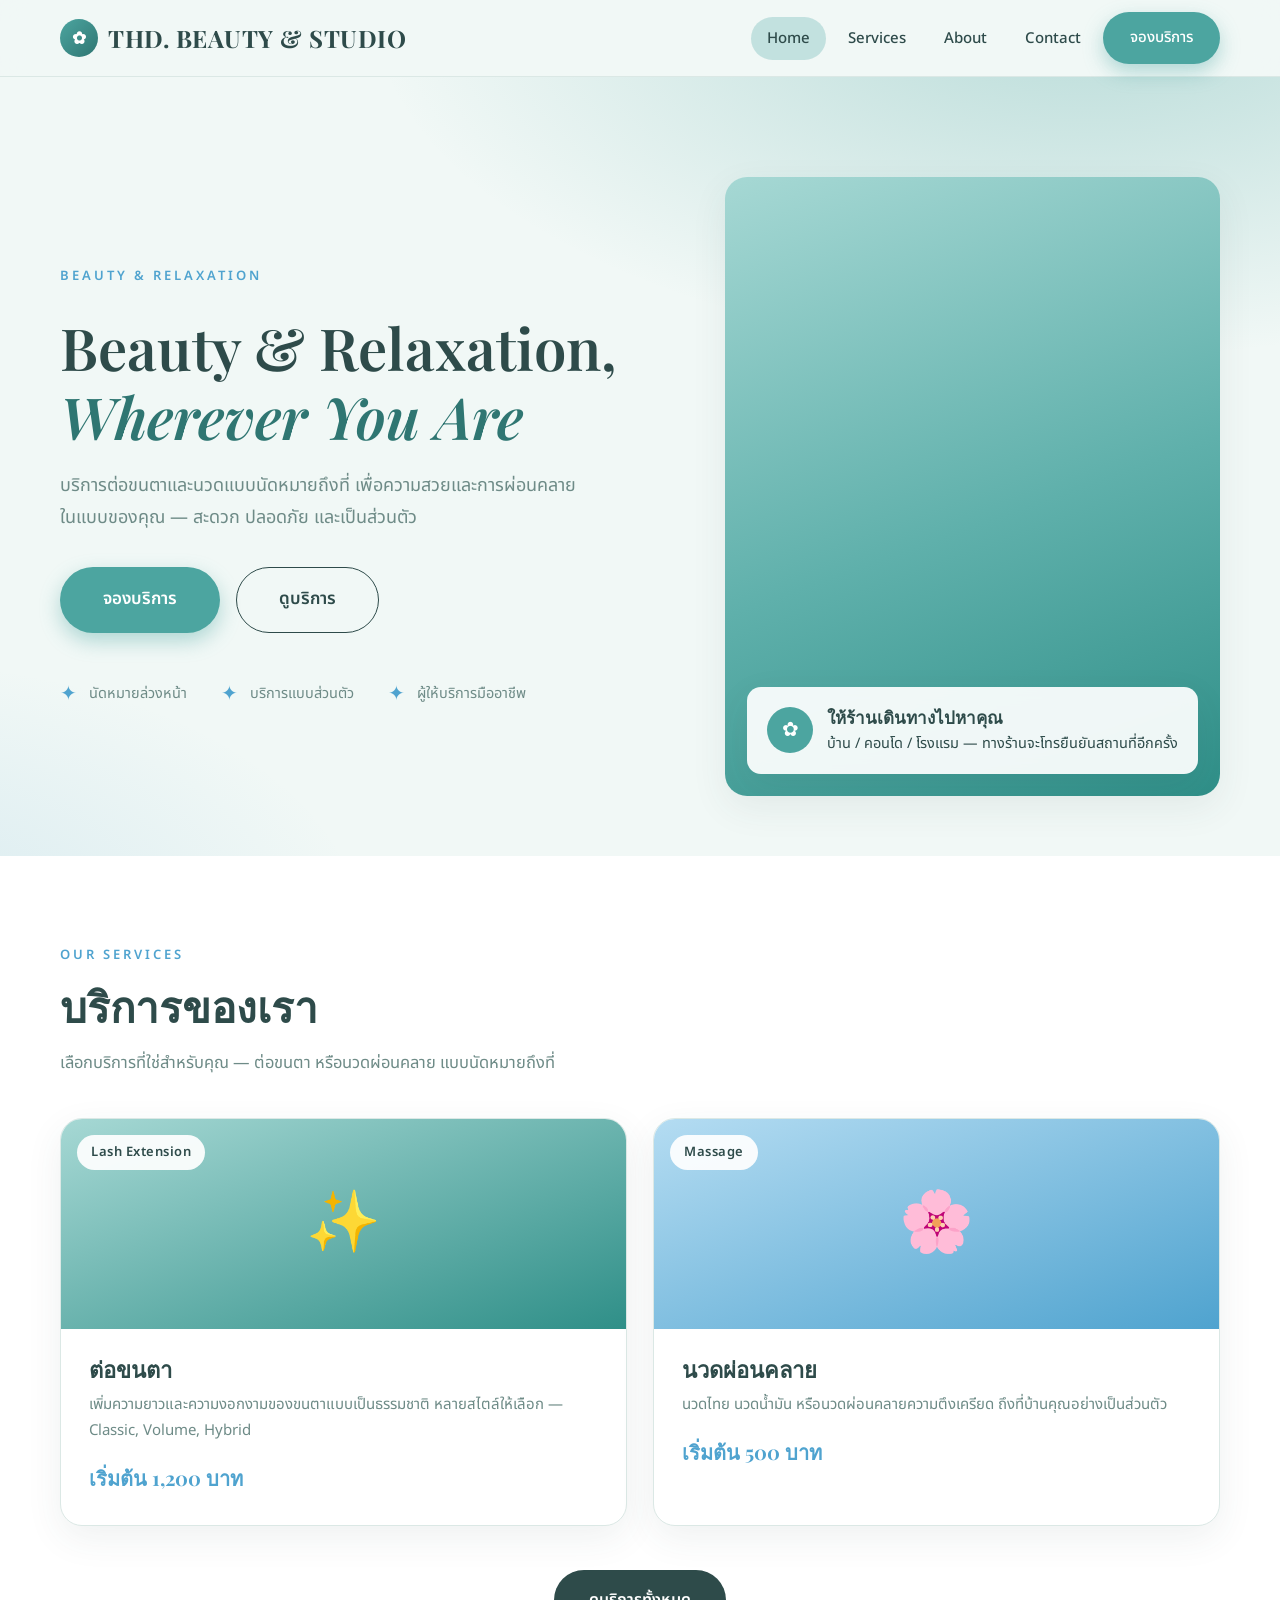
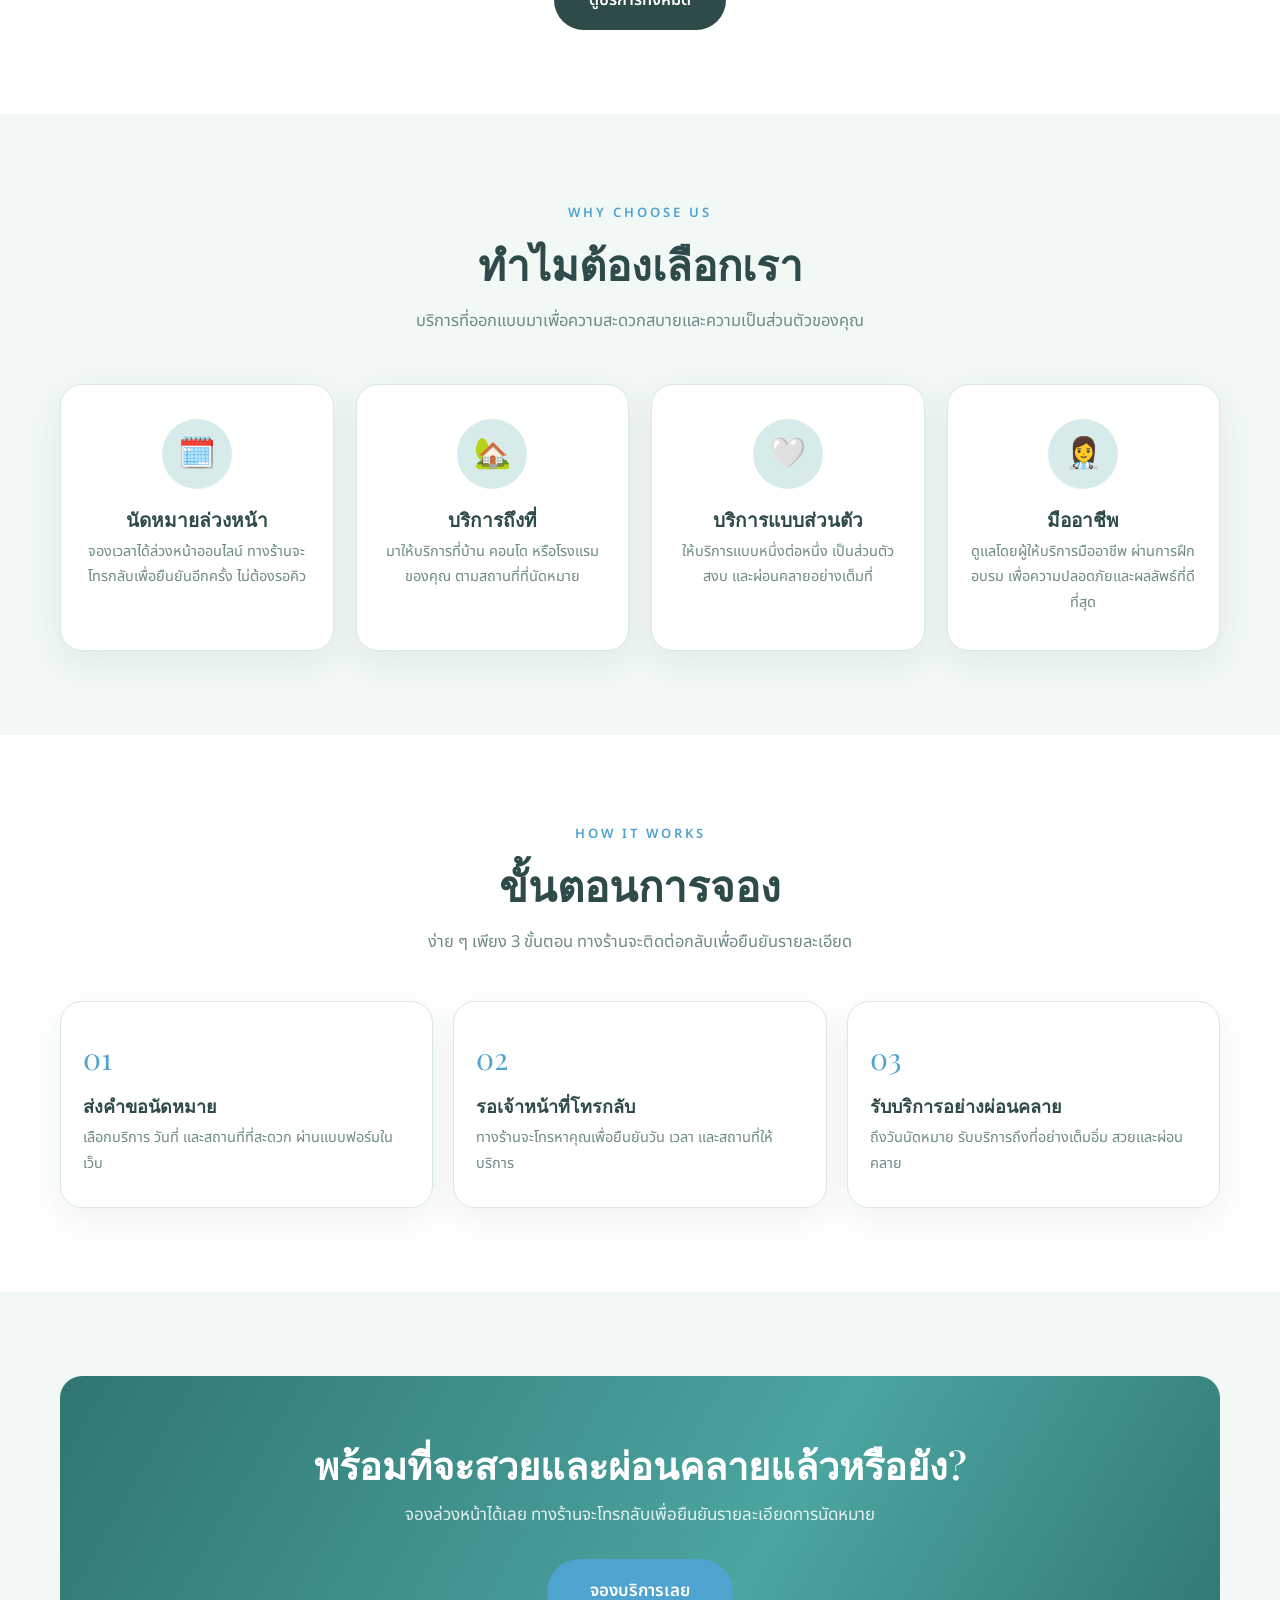
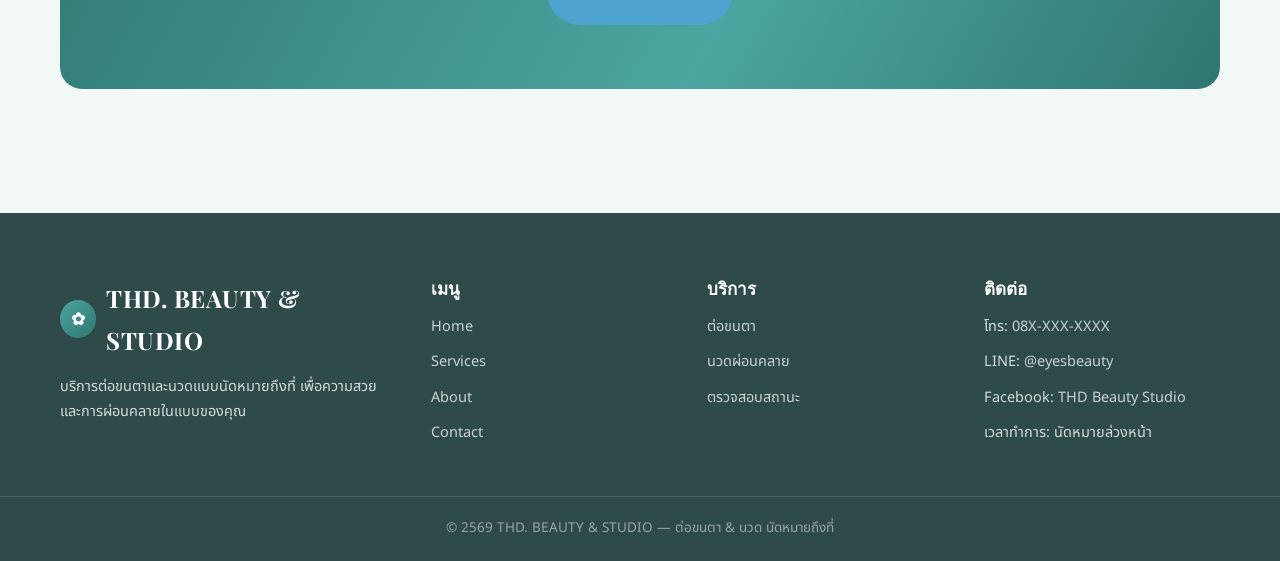
==== index.html @ e22b2aac "Initial commit: THD BEAUTY & STUDIO booking site" ====
<!DOCTYPE html>
<html lang="th">
<head>
<meta charset="UTF-8" />
<meta name="viewport" content="width=device-width, initial-scale=1.0" />
<title>THD. BEAUTY & STUDIO | ต่อขนตา & นวด นัดหมายถึงที่ | Beauty & Relaxation, Wherever You Are</title>
<meta name="description" content="บริการต่อขนตาและนวด แบบนัดหมายถึงที่ พร้อมความสวยและการผ่อนคลายในแบบของคุณ จองล่วงหน้าออนไลน์ ทางร้านจะโทรกลับเพื่อยืนยันรายละเอียด" />
<meta name="keywords" content="ต่อขนตา, นวด, นวดไทย, นวดน้ำมัน, lash extension, massage, beauty, relax" />
<meta name="robots" content="index, follow" />
<meta name="theme-color" content="#4CA5A0" />

<!-- Open Graph -->
<meta property="og:type" content="website" />
<meta property="og:locale" content="th_TH" />
<meta property="og:title" content="THD. BEAUTY & STUDIO | ต่อขนตา & นวด นัดหมายถึงที่" />
<meta property="og:description" content="บริการต่อขนตาและนวดแบบนัดหมาย เพื่อความสวยและการผ่อนคลายในแบบของคุณ" />
<meta property="og:image" content="" />
<meta property="og:url" content="https://username.github.io/eyes/" />

<!-- Twitter -->
<meta name="twitter:card" content="summary_large_image" />
<meta name="twitter:title" content="THD. BEAUTY & STUDIO" />
<meta name="twitter:description" content="บริการต่อขนตาและนวดแบบนัดหมายถึงที่" />

<!-- Favicon -->
<link rel="icon" href="data:image/svg+xml,<svg xmlns='http://www.w3.org/2000/svg' viewBox='0 0 100 100'><circle cx='50' cy='50' r='48' fill='%234CA5A0'/><text x='50' y='66' font-size='52' text-anchor='middle'>✿</text></svg>" />

<!-- Fonts -->
<link rel="preconnect" href="https://fonts.googleapis.com" />
<link rel="preconnect" href="https://fonts.gstatic.com" crossorigin />
<link href="https://fonts.googleapis.com/css2?family=Playfair+Display:ital,wght@0,500;0,600;0,700;1,500&family=Noto+Sans+Thai:wght@300;400;500;600;700&display=swap" rel="stylesheet" />

<link rel="stylesheet" href="css/style.css" />

<!-- JSON-LD LocalBusiness -->
<script type="application/ld+json">
{
  "@context": "https://schema.org",
  "@type": "BeautySalon",
  "name": "THD. BEAUTY & STUDIO",
  "description": "บริการต่อขนตาและนวดแบบนัดหมายถึงที่",
  "telephone": "08X-XXX-XXXX",
  "priceRange": "฿฿",
  "areaServed": "กรุงเทพฯ และปริมณฑล",
  "sameAs": []
}
</script>
</head>
<body>

<!-- Header -->
<header class="header">
  <div class="container nav">
    <a href="index.html" class="logo"><span class="logo-mark">✿</span><span>THD. BEAUTY &amp; STUDIO</span></a>
    <nav>
      <ul class="nav-links" id="navLinks">
        <li><a href="index.html" class="active">Home</a></li>
        <li><a href="services.html">Services</a></li>
        <li><a href="about.html">About</a></li>
        <li><a href="contact.html">Contact</a></li>
        <li><a href="booking.html" class="btn btn-primary">จองบริการ</a></li>
      </ul>
    </nav>
    <button class="nav-toggle" id="navToggle" aria-label="เมนู">☰</button>
  </div>
</header>

<!-- Hero -->
<section class="hero">
  <div class="container hero-grid">
    <div>
      <span class="eyebrow">Beauty &amp; Relaxation</span>
      <h1 class="hero-title">Beauty &amp; Relaxation, <em>Wherever You Are</em></h1>
      <p class="hero-text">บริการต่อขนตาและนวดแบบนัดหมายถึงที่ เพื่อความสวยและการผ่อนคลายในแบบของคุณ — สะดวก ปลอดภัย และเป็นส่วนตัว</p>
      <div class="hero-actions">
        <a href="booking.html" class="btn btn-primary btn-lg">จองบริการ</a>
        <a href="services.html" class="btn btn-outline btn-lg">ดูบริการ</a>
      </div>
      <div class="hero-trust">
        <div class="hero-trust-item"><span class="icon">✦</span> นัดหมายล่วงหน้า</div>
        <div class="hero-trust-item"><span class="icon">✦</span> บริการแบบส่วนตัว</div>
        <div class="hero-trust-item"><span class="icon">✦</span> ผู้ให้บริการมืออาชีพ</div>
      </div>
    </div>
    <div class="hero-visual">
      <div class="hero-visual-img"></div>
      <div class="hero-badge">
        <div class="hero-badge-icon">✿</div>
        <div class="hero-badge-text">
          <strong>ให้ร้านเดินทางไปหาคุณ</strong>
          บ้าน / คอนโด / โรงแรม — ทางร้านจะโทรยืนยันสถานที่อีกครั้ง
        </div>
      </div>
    </div>
  </div>
</section>

<!-- Services Preview -->
<section class="section section--white">
  <div class="container">
    <span class="eyebrow">Our Services</span>
    <h2 class="section-title">บริการของเรา</h2>
    <p class="section-sub">เลือกบริการที่ใช่สำหรับคุณ — ต่อขนตา หรือนวดผ่อนคลาย แบบนัดหมายถึงที่</p>

    <div class="service-cards" style="margin-top:40px;">
      <div class="card service-card">
        <div class="service-card-img"><span class="label">Lash Extension</span>✨</div>
        <div class="service-card-body">
          <h3>ต่อขนตา</h3>
          <p>เพิ่มความยาวและความงอกงามของขนตาแบบเป็นธรรมชาติ หลายสไตล์ให้เลือก — Classic, Volume, Hybrid</p>
          <span class="price-tag">เริ่มต้น 1,200 บาท</span>
        </div>
      </div>
      <div class="card service-card">
        <div class="service-card-img service-card-img--gold"><span class="label">Massage</span>🌸</div>
        <div class="service-card-body">
          <h3>นวดผ่อนคลาย</h3>
          <p>นวดไทย นวดน้ำมัน หรือนวดผ่อนคลายความตึงเครียด ถึงที่บ้านคุณอย่างเป็นส่วนตัว</p>
          <span class="price-tag">เริ่มต้น 500 บาท</span>
        </div>
      </div>
    </div>

    <div style="text-align:center; margin-top:44px;">
      <a href="services.html" class="btn btn-dark">ดูบริการทั้งหมด</a>
    </div>
  </div>
</section>

<!-- Why Choose Us -->
<section class="section">
  <div class="container">
    <div style="text-align:center;">
      <span class="eyebrow">Why Choose Us</span>
      <h2 class="section-title">ทำไมต้องเลือกเรา</h2>
      <p class="section-sub" style="margin:0 auto;">บริการที่ออกแบบมาเพื่อความสะดวกสบายและความเป็นส่วนตัวของคุณ</p>
    </div>
    <div class="features-grid">
      <div class="card feature">
        <div class="feature-icon">🗓️</div>
        <h3>นัดหมายล่วงหน้า</h3>
        <p>จองเวลาได้ล่วงหน้าออนไลน์ ทางร้านจะโทรกลับเพื่อยืนยันอีกครั้ง ไม่ต้องรอคิว</p>
      </div>
      <div class="card feature">
        <div class="feature-icon">🏡</div>
        <h3>บริการถึงที่</h3>
        <p>มาให้บริการที่บ้าน คอนโด หรือโรงแรมของคุณ ตามสถานที่ที่นัดหมาย</p>
      </div>
      <div class="card feature">
        <div class="feature-icon">🤍</div>
        <h3>บริการแบบส่วนตัว</h3>
        <p>ให้บริการแบบหนึ่งต่อหนึ่ง เป็นส่วนตัว สงบ และผ่อนคลายอย่างเต็มที่</p>
      </div>
      <div class="card feature">
        <div class="feature-icon">👩‍⚕️</div>
        <h3>มืออาชีพ</h3>
        <p>ดูแลโดยผู้ให้บริการมืออาชีพ ผ่านการฝึกอบรม เพื่อความปลอดภัยและผลลัพธ์ที่ดีที่สุด</p>
      </div>
    </div>
  </div>
</section>

<!-- How it works -->
<section class="section section--white">
  <div class="container">
    <div style="text-align:center;">
      <span class="eyebrow">How It Works</span>
      <h2 class="section-title">ขั้นตอนการจอง</h2>
      <p class="section-sub" style="margin:0 auto;">ง่าย ๆ เพียง 3 ขั้นตอน ทางร้านจะติดต่อกลับเพื่อยืนยันรายละเอียด</p>
    </div>
    <div class="steps">
      <div class="card step">
        <h3>ส่งคำขอนัดหมาย</h3>
        <p>เลือกบริการ วันที่ และสถานที่ที่สะดวก ผ่านแบบฟอร์มในเว็บ</p>
      </div>
      <div class="card step">
        <h3>รอเจ้าหน้าที่โทรกลับ</h3>
        <p>ทางร้านจะโทรหาคุณเพื่อยืนยันวัน เวลา และสถานที่ให้บริการ</p>
      </div>
      <div class="card step">
        <h3>รับบริการอย่างผ่อนคลาย</h3>
        <p>ถึงวันนัดหมาย รับบริการถึงที่อย่างเต็มอิ่ม สวยและผ่อนคลาย</p>
      </div>
    </div>
  </div>
</section>

<!-- CTA -->
<section class="section">
  <div class="container">
    <div class="cta">
      <h2>พร้อมที่จะสวยและผ่อนคลายแล้วหรือยัง?</h2>
      <p>จองล่วงหน้าได้เลย ทางร้านจะโทรกลับเพื่อยืนยันรายละเอียดการนัดหมาย</p>
      <a href="booking.html" class="btn btn-gold btn-lg">จองบริการเลย</a>
    </div>
  </div>
</section>

<!-- Footer -->
<footer class="footer">
  <div class="container footer-grid">
    <div>
      <a href="index.html" class="logo"><span class="logo-mark">✿</span><span>THD. BEAUTY &amp; STUDIO</span></a>
      <p style="margin-top:14px; font-size:14.5px;">บริการต่อขนตาและนวดแบบนัดหมายถึงที่ เพื่อความสวยและการผ่อนคลายในแบบของคุณ</p>
    </div>
    <div>
      <h4>เมนู</h4>
      <ul>
        <li><a href="index.html">Home</a></li>
        <li><a href="services.html">Services</a></li>
        <li><a href="about.html">About</a></li>
        <li><a href="contact.html">Contact</a></li>
      </ul>
    </div>
    <div>
      <h4>บริการ</h4>
      <ul>
        <li><a href="services.html">ต่อขนตา</a></li>
        <li><a href="services.html">นวดผ่อนคลาย</a></li>
        <li><a href="status.html">ตรวจสอบสถานะ</a></li>
      </ul>
    </div>
    <div>
      <h4>ติดต่อ</h4>
      <ul>
        <li>โทร: <a href="tel:08X-XXX-XXXX">08X-XXX-XXXX</a></li>
        <li>LINE: <a href="https://line.me/R/ti/p/@eyesbeauty" target="_blank" rel="noopener">@eyesbeauty</a></li>
        <li>Facebook: <a href="https://www.facebook.com/people/THD-Beauty-Studio/61593494246633/" target="_blank" rel="noopener">THD Beauty Studio</a></li>
        <li>เวลาทำการ: นัดหมายล่วงหน้า</li>
      </ul>
    </div>
  </div>
  <div class="footer-bottom">
    <div class="container">© <span class="year"></span> THD. BEAUTY &amp; STUDIO — ต่อขนตา &amp; นวด นัดหมายถึงที่</div>
  </div>
</footer>

<script src="js/config.js"></script>
<script src="js/main.js"></script>
</body>
</html>
---- css/style.css ----
:root {
  --sage: #4CA5A0;
  --sage-dark: #3E8F8A;
  --sage-deep: #2F7672;
  --cream: #F1F8F6;
  --white: #FFFFFF;
  --dark: #2E4B4A;
  --gold: #4FA3CF;
  --gold-light: #A6D6EC;
  --muted: #6E8B87;
  --border: #DBE8E5;
  --shadow: 0 12px 36px rgba(46, 75, 74, 0.08);
  --shadow-hover: 0 18px 48px rgba(46, 75, 74, 0.14);
  --radius: 22px;
  --radius-sm: 14px;
  --font-head: 'Playfair Display', 'Noto Serif Thai', serif;
  --font-body: 'Noto Sans Thai', 'Prompt', -apple-system, sans-serif;
  --transition: 0.25s ease;
}

* { box-sizing: border-box; margin: 0; padding: 0; }

html { scroll-behavior: smooth; }

body {
  font-family: var(--font-body);
  background: var(--cream);
  color: var(--dark);
  line-height: 1.75;
  font-size: 16px;
  -webkit-font-smoothing: antialiased;
}

img { max-width: 100%; display: block; }
a { color: var(--dark); text-decoration: none; }
button { font-family: var(--font-body); cursor: pointer; }

.container {
  width: min(1160px, 92%);
  margin-inline: auto;
}

/* ---------- Typography ---------- */
h1, h2, h3, h4 {
  font-family: var(--font-head);
  line-height: 1.3;
  font-weight: 600;
  color: var(--dark);
}

.section { padding: 84px 0; }
.section--white { background: var(--white); }

.eyebrow {
  display: inline-block;
  color: var(--gold);
  font-size: 13px;
  letter-spacing: 3px;
  text-transform: uppercase;
  font-weight: 600;
  margin-bottom: 12px;
}

.section-title {
  font-size: clamp(28px, 4vw, 42px);
  margin-bottom: 16px;
}

.section-sub {
  color: var(--muted);
  max-width: 640px;
  font-size: 16.5px;
}

.lead { font-size: 18px; color: var(--muted); }

/* ---------- Buttons ---------- */
.btn {
  display: inline-flex;
  align-items: center;
  justify-content: center;
  gap: 10px;
  padding: 15px 34px;
  border-radius: 50px;
  border: 1.5px solid transparent;
  font-size: 16px;
  font-weight: 600;
  transition: var(--transition);
  white-space: nowrap;
}

.btn-primary {
  background: var(--sage);
  color: #fff;
  box-shadow: 0 8px 20px rgba(76, 165, 160, 0.4);
}
.btn-primary:hover { background: var(--sage-deep); transform: translateY(-2px); }

.btn-dark {
  background: var(--dark);
  color: #fff;
}
.btn-dark:hover { background: #243B39; transform: translateY(-2px); }

.btn-outline {
  background: transparent;
  color: var(--dark);
  border-color: var(--dark);
}
.btn-outline:hover { background: var(--dark); color: #fff; }

.btn-gold {
  background: var(--gold);
  color: #fff;
}
.btn-gold:hover { background: #3D86AE; transform: translateY(-2px); }

.btn-lg { padding: 17px 42px; font-size: 17px; }
.btn-block { width: 100%; }

/* ---------- Header / Nav ---------- */
.header {
  position: sticky;
  top: 0;
  z-index: 100;
  background: rgba(241, 248, 246, 0.88);
  backdrop-filter: blur(12px);
  border-bottom: 1px solid var(--border);
}

.nav {
  display: flex;
  align-items: center;
  justify-content: space-between;
  height: 76px;
}

.logo {
  font-family: var(--font-head);
  font-size: 24px;
  font-weight: 700;
  color: var(--dark);
  display: flex;
  align-items: center;
  gap: 10px;
  letter-spacing: 0.5px;
}

.logo-mark {
  width: 38px;
  height: 38px;
  border-radius: 50%;
  background: linear-gradient(135deg, var(--sage), var(--sage-deep));
  display: grid;
  place-items: center;
  color: #fff;
  font-size: 17px;
}

.nav-links {
  display: flex;
  align-items: center;
  gap: 6px;
  list-style: none;
}

.nav-links a {
  padding: 10px 16px;
  border-radius: 40px;
  font-size: 15px;
  font-weight: 500;
  transition: var(--transition);
}

.nav-links a:hover { background: rgba(76, 165, 160, 0.18); color: var(--dark); }
.nav-links a.active { background: rgba(76, 165, 160, 0.28); color: var(--dark); }

.nav-links .btn { padding: 12px 26px; }

.nav-toggle {
  display: none;
  background: none;
  border: none;
  font-size: 26px;
  color: var(--dark);
}

/* ---------- Hero ---------- */
.hero {
  position: relative;
  background:
    radial-gradient(1200px 600px at 85% -10%, rgba(76, 165, 160, 0.35), transparent 60%),
    radial-gradient(900px 500px at -10% 110%, rgba(79, 163, 207, 0.16), transparent 55%),
    var(--cream);
  padding: 100px 0 60px;
  overflow: hidden;
}

.hero-grid {
  display: grid;
  grid-template-columns: 1.1fr 0.9fr;
  gap: 60px;
  align-items: center;
}

.hero-title {
  font-size: clamp(34px, 5.2vw, 58px);
  line-height: 1.18;
  margin: 14px 0 20px;
}

.hero-title em { font-style: italic; color: var(--sage-deep); }

.hero-text { font-size: 18px; color: var(--muted); margin-bottom: 34px; max-width: 520px; }

.hero-actions { display: flex; gap: 16px; flex-wrap: wrap; }

.hero-trust { display: flex; gap: 34px; margin-top: 44px; flex-wrap: wrap; }
.hero-trust-item { display: flex; align-items: center; gap: 12px; color: var(--muted); font-size: 14.5px; }
.hero-trust-item .icon { color: var(--gold); font-size: 20px; }

.hero-visual {
  position: relative;
  aspect-ratio: 4 / 5;
  border-radius: var(--radius);
  overflow: hidden;
  box-shadow: var(--shadow);
}

.hero-visual-img {
  width: 100%;
  height: 100%;
  object-fit: cover;
  background: linear-gradient(160deg, #A6D8D4, #5FB0AB 55%, #2F8F88);
}

.hero-badge {
  position: absolute;
  bottom: 22px;
  left: 22px;
  right: 22px;
  background: rgba(255, 255, 255, 0.92);
  backdrop-filter: blur(8px);
  border-radius: var(--radius-sm);
  padding: 16px 20px;
  display: flex;
  align-items: center;
  gap: 14px;
  box-shadow: var(--shadow);
}

.hero-badge-icon {
  width: 46px;
  height: 46px;
  border-radius: 50%;
  background: var(--sage);
  display: grid;
  place-items: center;
  color: #fff;
  font-size: 20px;
  flex-shrink: 0;
}

.hero-badge-text { font-size: 14.5px; color: var(--dark); }
.hero-badge-text strong { display: block; font-family: var(--font-head); font-size: 17px; }

/* ---------- Cards ---------- */
.card {
  background: var(--white);
  border: 1px solid var(--border);
  border-radius: var(--radius);
  box-shadow: var(--shadow);
  padding: 30px;
  transition: var(--transition);
}

.card:hover { transform: translateY(-6px); box-shadow: var(--shadow-hover); }

/* Service preview cards */
.service-cards { display: grid; grid-template-columns: repeat(auto-fit, minmax(300px, 1fr)); gap: 26px; }

.service-card { overflow: hidden; padding: 0; }
.service-card-img {
  height: 210px;
  position: relative;
  display: grid;
  place-items: center;
  color: #fff;
  font-size: 60px;
  background: linear-gradient(160deg, #A6D8D4, #2F8F88);
}
.service-card-img--gold { background: linear-gradient(160deg, #B4DCF2, #4FA3CF); }
.service-card-img .label {
  position: absolute;
  top: 16px;
  left: 16px;
  background: rgba(255, 255, 255, 0.92);
  color: var(--dark);
  font-size: 13px;
  font-weight: 600;
  padding: 6px 14px;
  border-radius: 30px;
  letter-spacing: 0.5px;
}
.service-card-body { padding: 26px 28px 30px; }
.service-card-body h3 { font-size: 22px; margin-bottom: 8px; }
.service-card-body p { color: var(--muted); font-size: 15px; margin-bottom: 16px; }
.price-tag { font-family: var(--font-head); font-size: 20px; color: var(--gold); font-weight: 700; }

/* ---------- Why Choose Us ---------- */
.features-grid { display: grid; grid-template-columns: repeat(auto-fit, minmax(240px, 1fr)); gap: 22px; margin-top: 48px; }

.feature { text-align: center; padding: 34px 22px; }
.feature-icon {
  width: 70px;
  height: 70px;
  margin: 0 auto 18px;
  border-radius: 50%;
  background: rgba(76, 165, 160, 0.22);
  display: grid;
  place-items: center;
  font-size: 30px;
}
.feature h3 { font-size: 19px; margin-bottom: 8px; }
.feature p { color: var(--muted); font-size: 14.5px; }

/* ---------- How it works / Steps ---------- */
.steps { display: grid; grid-template-columns: repeat(auto-fit, minmax(200px, 1fr)); gap: 20px; margin-top: 44px; counter-reset: step; }
.step { position: relative; padding: 30px 22px; }
.step::before {
  counter-increment: step;
  content: counter(step, decimal-leading-zero);
  font-family: var(--font-head);
  color: var(--gold);
  font-size: 30px;
  display: block;
  margin-bottom: 10px;
}
.step h3 { font-size: 18px; margin-bottom: 8px; }
.step p { color: var(--muted); font-size: 14.5px; }

/* ---------- CTA banner ---------- */
.cta {
  background: linear-gradient(120deg, var(--sage-deep), var(--sage) 60%, var(--sage-deep));
  border-radius: var(--radius);
  color: #fff;
  text-align: center;
  padding: 64px 30px;
}
.cta h2 { color: #fff; font-size: clamp(26px, 4vw, 38px); margin-bottom: 12px; }
.cta p { color: rgba(255, 255, 255, 0.85); margin-bottom: 28px; font-size: 17px; }

/* ---------- Footer ---------- */
.footer { background: var(--dark); color: rgba(255, 255, 255, 0.8); padding: 64px 0 0; margin-top: 40px; }
.footer-grid { display: grid; grid-template-columns: 1.4fr 1fr 1fr 1fr; gap: 40px; padding-bottom: 40px; }
.footer h4 { color: #fff; font-size: 17px; margin-bottom: 16px; }
.footer a { color: rgba(255, 255, 255, 0.75); }
.footer a:hover { color: var(--gold); }
.footer ul { list-style: none; }
.footer ul li { margin-bottom: 10px; font-size: 14.5px; }
.footer .logo { color: #fff; margin-bottom: 14px; }
.footer-bottom {
  border-top: 1px solid rgba(255, 255, 255, 0.12);
  padding: 20px 0;
  text-align: center;
  font-size: 13.5px;
  color: rgba(255, 255, 255, 0.5);
}

/* ---------- Page header ---------- */
.page-head { background: var(--white); border-bottom: 1px solid var(--border); padding: 56px 0; text-align: center; }
.page-head h1 { font-size: clamp(30px, 4.5vw, 46px); margin-bottom: 10px; }
.page-head p { color: var(--muted); max-width: 560px; margin: 0 auto; }

/* ---------- Service catalog ---------- */
.catalog-grid { display: grid; grid-template-columns: repeat(auto-fill, minmax(300px, 1fr)); gap: 26px; }
.catalog-card { overflow: hidden; padding: 0; display: flex; flex-direction: column; }
.catalog-card-img { height: 180px; display: grid; place-items: center; font-size: 48px; color: #fff; background: linear-gradient(160deg, #A6D8D4, #2F8F88); }
.catalog-card-img--gold { background: linear-gradient(160deg, #B4DCF2, #4FA3CF); }
.catalog-card-body { padding: 24px; display: flex; flex-direction: column; flex: 1; }
.catalog-card-body .cat { font-size: 12.5px; color: var(--gold); font-weight: 600; letter-spacing: 1.5px; text-transform: uppercase; }
.catalog-card-body h3 { font-size: 20px; margin: 6px 0 8px; }
.catalog-card-body p { color: var(--muted); font-size: 14.5px; margin-bottom: 14px; flex: 1; }
.catalog-meta { display: flex; justify-content: space-between; align-items: center; margin-bottom: 16px; }
.catalog-meta .duration { color: var(--muted); font-size: 13.5px; }
.catalog-meta .duration .icon { margin-right: 6px; }
.badge-off { display: inline-block; background: rgba(79, 163, 207, 0.16); color: #3D86AE; font-size: 12px; font-weight: 600; padding: 4px 12px; border-radius: 20px; }

/* Category tabs */
.tabs { display: flex; gap: 10px; justify-content: center; flex-wrap: wrap; margin-bottom: 40px; }
.tab {
  padding: 11px 26px;
  border-radius: 40px;
  border: 1.5px solid var(--border);
  background: var(--white);
  font-size: 15px;
  font-weight: 600;
  color: var(--dark);
  transition: var(--transition);
}
.tab:hover { border-color: var(--sage); }
.tab.active { background: var(--dark); border-color: var(--dark); color: #fff; }

/* ---------- Booking page ---------- */
.booking-wrap { display: grid; grid-template-columns: 1fr 340px; gap: 40px; align-items: start; }

.booking-card { padding: 40px; }

/* Steps indicator */
.steps-indicator { display: flex; justify-content: space-between; margin-bottom: 44px; position: relative; }
.steps-indicator::before {
  content: '';
  position: absolute;
  top: 24px;
  left: 40px;
  right: 40px;
  height: 2px;
  background: var(--border);
  z-index: 0;
}
.steps-indicator::after {
  content: '';
  position: absolute;
  top: 24px;
  left: 40px;
  height: 2px;
  background: var(--sage);
  z-index: 0;
  width: 0;
  transition: var(--transition);
}
.steps-indicator[data-step="2"]::after { width: calc((100% - 80px) / 4); }
.steps-indicator[data-step="3"]::after { width: calc((100% - 80px) * 2 / 4); }
.steps-indicator[data-step="4"]::after { width: calc((100% - 80px) * 3 / 4); }
.steps-indicator[data-step="5"]::after { width: calc(100% - 80px); }

.step-dot { position: relative; z-index: 1; display: flex; flex-direction: column; align-items: center; gap: 8px; }
.step-dot .dot {
  width: 48px;
  height: 48px;
  border-radius: 50%;
  background: var(--white);
  border: 2px solid var(--border);
  display: grid;
  place-items: center;
  font-weight: 700;
  color: var(--muted);
  transition: var(--transition);
}
.step-dot span { font-size: 12.5px; color: var(--muted); white-space: nowrap; }
.step-dot.active .dot { background: var(--sage); border-color: var(--sage); color: #fff; }
.step-dot.active span { color: var(--dark); font-weight: 600; }
.step-dot.done .dot { background: var(--dark); border-color: var(--dark); color: #fff; }

.form-step { animation: fadeIn 0.35s ease; }
@keyframes fadeIn { from { opacity: 0; transform: translateY(8px); } to { opacity: 1; transform: none; } }

.step-title { font-size: 24px; margin-bottom: 6px; }
.step-desc { color: var(--muted); margin-bottom: 28px; font-size: 15px; }

/* Form fields */
.form-group { margin-bottom: 20px; }
.form-group label { display: block; font-weight: 600; font-size: 14.5px; margin-bottom: 8px; }
.form-group label .req { color: var(--gold); }
.form-group small { color: var(--muted); font-size: 12.5px; }

.form-row { display: grid; grid-template-columns: 1fr 1fr; gap: 18px; }

input[type="text"], input[type="tel"], input[type="date"], input[type="number"], select, textarea {
  width: 100%;
  padding: 13px 16px;
  border: 1.5px solid var(--border);
  border-radius: var(--radius-sm);
  background: var(--white);
  font-family: var(--font-body);
  font-size: 15.5px;
  color: var(--dark);
  transition: var(--transition);
  outline: none;
}
input:focus, select:focus, textarea:focus { border-color: var(--sage); box-shadow: 0 0 0 4px rgba(76, 165, 160, 0.18); }
textarea { resize: vertical; min-height: 90px; }

/* Service picker */
.service-pick { border: 1.5px solid var(--border); border-radius: var(--radius-sm); padding: 18px 20px; margin-bottom: 14px; cursor: pointer; display: flex; gap: 16px; align-items: center; transition: var(--transition); background: var(--white); }
.service-pick:hover { border-color: var(--sage); }
.service-pick.selected { border-color: var(--sage); background: rgba(76, 165, 160, 0.1); box-shadow: 0 0 0 4px rgba(76, 165, 160, 0.14); }
.service-pick .check { width: 24px; height: 24px; border-radius: 50%; border: 2px solid var(--border); flex-shrink: 0; display: grid; place-items: center; transition: var(--transition); font-size: 13px; color: transparent; }
.service-pick.selected .check { background: var(--sage); border-color: var(--sage); color: #fff; }
.service-pick .sp-cat { font-size: 12px; color: var(--gold); font-weight: 600; letter-spacing: 1px; text-transform: uppercase; }
.service-pick .sp-name { font-size: 17px; font-weight: 600; }
.service-pick .sp-info { font-size: 13px; color: var(--muted); }
.service-pick .sp-price { margin-left: auto; font-family: var(--font-head); color: var(--gold); font-weight: 700; font-size: 17px; white-space: nowrap; }

/* Time slots */
.slots { display: grid; grid-template-columns: repeat(auto-fit, minmax(140px, 1fr)); gap: 12px; }
.slot {
  border: 1.5px solid var(--border);
  border-radius: var(--radius-sm);
  padding: 14px 10px;
  text-align: center;
  cursor: pointer;
  background: var(--white);
  transition: var(--transition);
  font-size: 14px;
  font-weight: 600;
}
.slot:hover { border-color: var(--sage); }
.slot.selected { background: var(--dark); border-color: var(--dark); color: #fff; }

/* Location option */
.loc-opt { border: 1.5px solid var(--border); border-radius: var(--radius-sm); padding: 22px; margin-bottom: 16px; cursor: pointer; transition: var(--transition); background: var(--white); }
.loc-opt:hover { border-color: var(--sage); }
.loc-opt.selected { border-color: var(--sage); background: rgba(76, 165, 160, 0.08); }
.loc-opt .loc-head { display: flex; align-items: center; gap: 12px; font-weight: 600; font-size: 16px; }
.loc-opt .loc-radio { width: 20px; height: 20px; border-radius: 50%; border: 2px solid var(--border); flex-shrink: 0; transition: var(--transition); }
.loc-opt.selected .loc-radio { border: 6px solid var(--sage); }
.loc-opt .loc-desc { color: var(--muted); font-size: 14px; margin-top: 8px; padding-left: 32px; }
.loc-fields { display: none; margin-top: 18px; padding-left: 32px; }
.loc-opt.selected .loc-fields { display: block; animation: fadeIn 0.3s ease; }

/* Review summary */
.review-list { list-style: none; }
.review-list li { display: flex; justify-content: space-between; gap: 20px; padding: 12px 0; border-bottom: 1px dashed var(--border); font-size: 15px; }
.review-list li:last-child { border-bottom: none; }
.review-list .rl-label { color: var(--muted); flex-shrink: 0; }
.review-list .rl-value { text-align: right; font-weight: 600; }

.form-nav { display: flex; justify-content: space-between; gap: 14px; margin-top: 34px; }

/* Booking sidebar */
.booking-side { position: sticky; top: 100px; }
.side-summary .ss-row { display: flex; justify-content: space-between; gap: 14px; padding: 10px 0; border-bottom: 1px dashed var(--border); font-size: 14.5px; }
.side-summary .ss-row:last-child { border-bottom: none; }
.side-summary .ss-label { color: var(--muted); }
.side-summary .ss-total { font-family: var(--font-head); font-size: 24px; color: var(--gold); font-weight: 700; text-align: right; }
.side-hint { background: rgba(79, 163, 207, 0.1); border-radius: var(--radius-sm); padding: 14px 16px; font-size: 13.5px; color: #3D86AE; margin-top: 20px; }

/* Success screen */
.success { text-align: center; padding: 30px 10px; }
.success-icon {
  width: 96px;
  height: 96px;
  margin: 0 auto 24px;
  border-radius: 50%;
  background: var(--sage);
  display: grid;
  place-items: center;
  font-size: 46px;
  color: #fff;
  animation: pop 0.5s cubic-bezier(0.34, 1.56, 0.64, 1);
}
@keyframes pop { 0% { transform: scale(0.4); opacity: 0; } 100% { transform: scale(1); opacity: 1; } }
.success h2 { font-size: 28px; margin-bottom: 10px; }
.success .ref { background: var(--cream); border: 1px dashed var(--sage); border-radius: var(--radius-sm); display: inline-block; padding: 8px 22px; font-family: var(--font-head); font-size: 20px; color: var(--sage-deep); margin: 16px 0; font-weight: 700; letter-spacing: 1px; }

/* Status badge */
.status-badge { display: inline-flex; align-items: center; gap: 8px; padding: 6px 14px; border-radius: 30px; font-size: 13px; font-weight: 600; }
.status-pending { background: #FDF1E0; color: #B07A1E; }
.status-contacting { background: #E7EFF9; color: #2F6FAD; }
.status-confirmed { background: #E3F0E4; color: #2E7D3E; }
.status-inservice { background: #EFE7F8; color: #6D3E9E; }
.status-completed { background: #E7ECE7; color: #4E5B4A; }
.status-cancelled { background: #FBE7E7; color: #B34040; }
.status-unable { background: #F5EAE4; color: #9A5B33; }

/* ---------- Status check page ---------- */
.status-search { max-width: 520px; margin: 0 auto; text-align: center; }
.status-search .form-row { grid-template-columns: 1.4fr 1fr; }

.status-result { max-width: 640px; margin: 40px auto 0; }
.status-card { padding: 30px; margin-bottom: 20px; }
.status-card-head { display: flex; justify-content: space-between; align-items: center; flex-wrap: wrap; gap: 12px; margin-bottom: 18px; }
.status-card-head .ref { font-family: var(--font-head); font-weight: 700; font-size: 18px; color: var(--sage-deep); }
.status-detail { display: grid; grid-template-columns: 1fr 1fr; gap: 12px 26px; }
.status-detail .sd-item { font-size: 14.5px; }
.status-detail .sd-label { color: var(--muted); font-size: 12.5px; display: block; }
.status-detail .sd-value { font-weight: 600; }

/* ---------- Timeline ---------- */
.timeline { margin: 30px auto 0; max-width: 640px; }
.tl-item { display: flex; gap: 18px; position: relative; padding-bottom: 30px; }
.tl-item:last-child { padding-bottom: 0; }
.tl-item::before { content: ''; position: absolute; left: 15px; top: 34px; bottom: 0; width: 2px; background: var(--border); }
.tl-item:last-child::before { display: none; }
.tl-dot { width: 32px; height: 32px; border-radius: 50%; background: var(--white); border: 2px solid var(--border); display: grid; place-items: center; font-size: 14px; flex-shrink: 0; z-index: 1; color: var(--muted); }
.tl-item.done .tl-dot { background: var(--sage); border-color: var(--sage); color: #fff; }
.tl-item.done .tl-title { color: var(--dark); }
.tl-item.active .tl-dot { background: var(--gold); border-color: var(--gold); color: #fff; }
.tl-title { font-weight: 600; font-size: 15px; color: var(--muted); }
.tl-date { font-size: 13px; color: var(--muted); }

/* ---------- About page ---------- */
.about-grid { display: grid; grid-template-columns: 1fr 1fr; gap: 56px; align-items: center; }
.about-visual { border-radius: var(--radius); overflow: hidden; box-shadow: var(--shadow); aspect-ratio: 4/3; background: linear-gradient(160deg, #A6D8D4, #2F8F88); display: grid; place-items: center; font-size: 90px; color: rgba(255,255,255,0.9); }
.value-list { list-style: none; margin-top: 24px; }
.value-list li { display: flex; gap: 12px; padding: 12px 0; border-bottom: 1px solid var(--border); font-size: 15.5px; }
.value-list li:last-child { border-bottom: none; }
.value-list .icon { color: var(--gold); }

/* ---------- Contact page ---------- */
.contact-grid { display: grid; grid-template-columns: 1fr 1.2fr; gap: 48px; align-items: start; }
.contact-info-item { display: flex; gap: 16px; margin-bottom: 26px; }
.contact-info-item .icon { width: 52px; height: 52px; border-radius: 50%; background: rgba(76, 165, 160, 0.2); display: grid; place-items: center; font-size: 22px; flex-shrink: 0; }
.contact-info-item h4 { font-size: 16.5px; margin-bottom: 4px; }
.contact-info-item p { color: var(--muted); font-size: 14.5px; }
.contact-form-card { padding: 36px; }

.alert { border-radius: var(--radius-sm); padding: 16px 20px; font-size: 14.5px; margin-bottom: 22px; display: none; }
.alert.show { display: block; animation: fadeIn 0.3s ease; }
.alert-error { background: #FBE7E7; color: #B34040; border: 1px solid #F3C4C4; }
.alert-success { background: #E3F0E4; color: #2E7D3E; border: 1px solid #BBDDBF; }

/* ---------- Admin ---------- */
.admin-body { background: var(--cream); }
.admin-topbar { background: var(--dark); color: #fff; padding: 0; }
.admin-topbar .container { display: flex; align-items: center; justify-content: space-between; height: 64px; }
.admin-topbar .logo { color: #fff; font-size: 18px; }
.admin-topbar .logo-mark { width: 30px; height: 30px; font-size: 14px; }
.admin-topbar .btn { padding: 8px 18px; font-size: 13.5px; }

.admin-login { min-height: 80vh; display: grid; place-items: center; padding: 60px 20px; }
.admin-login-card { max-width: 420px; width: 100%; text-align: center; padding: 44px 36px; }
.admin-login-card h1 { font-size: 26px; margin-bottom: 8px; }
.admin-login-card p { color: var(--muted); font-size: 14.5px; margin-bottom: 26px; }
.pin-input { letter-spacing: 12px; text-align: center; font-size: 22px; font-family: var(--font-head); }

.admin-grid { display: grid; grid-template-columns: 250px 1fr; gap: 28px; align-items: start; padding: 28px 0 60px; }
.admin-side { position: sticky; top: 20px; padding: 20px; }
.admin-side a { display: flex; align-items: center; gap: 12px; padding: 12px 14px; border-radius: var(--radius-sm); color: var(--muted); font-size: 14.5px; font-weight: 500; transition: var(--transition); }
.admin-side a:hover { background: rgba(76, 165, 160, 0.18); color: var(--dark); }
.admin-side a.active { background: var(--dark); color: #fff; }
.admin-side a .icon { font-size: 17px; }

.summary-cards { display: grid; grid-template-columns: repeat(auto-fit, minmax(170px, 1fr)); gap: 16px; margin-bottom: 28px; }
.sum-card { padding: 20px; text-align: center; }
.sum-card .num { font-family: var(--font-head); font-size: 34px; font-weight: 700; color: var(--dark); line-height: 1.1; }
.sum-card .lbl { color: var(--muted); font-size: 13.5px; margin-top: 4px; }
.sum-card.gold .num { color: var(--gold); }

.table-wrap { overflow-x: auto; border-radius: var(--radius); border: 1px solid var(--border); background: var(--white); box-shadow: var(--shadow); }
table.admin-table { width: 100%; border-collapse: collapse; min-width: 900px; font-size: 14px; }
.admin-table thead { background: var(--cream); }
.admin-table th { text-align: left; padding: 14px 16px; font-size: 12.5px; color: var(--muted); text-transform: uppercase; letter-spacing: 0.6px; border-bottom: 1px solid var(--border); white-space: nowrap; }
.admin-table td { padding: 14px 16px; border-bottom: 1px solid var(--border); vertical-align: middle; }
.admin-table tbody tr { transition: var(--transition); }
.admin-table tbody tr:hover { background: rgba(76, 165, 160, 0.07); }
.admin-table tbody tr:last-child td { border-bottom: none; }
.admin-table .bold { font-weight: 600; }
.admin-table .muted { color: var(--muted); font-size: 13px; }
.btn-sm { padding: 7px 14px; font-size: 13px; border-radius: 30px; }

/* Modal */
.modal { display: none; position: fixed; inset: 0; background: rgba(46, 75, 74, 0.55); backdrop-filter: blur(3px); z-index: 200; padding: 20px; overflow-y: auto; }
.modal.show { display: grid; place-items: center; animation: fadeIn 0.25s ease; }
.modal-card { background: var(--white); border-radius: var(--radius); max-width: 760px; width: 100%; padding: 34px; position: relative; box-shadow: var(--shadow-hover); margin: 30px auto; }
.modal-close { position: absolute; top: 18px; right: 18px; width: 36px; height: 36px; border-radius: 50%; border: 1px solid var(--border); background: var(--white); font-size: 18px; color: var(--muted); display: grid; place-items: center; }
.modal-close:hover { color: var(--dark); border-color: var(--dark); }

.detail-block { margin-bottom: 24px; }
.detail-block h4 { font-size: 14px; letter-spacing: 1px; text-transform: uppercase; color: var(--gold); margin-bottom: 12px; }
.detail-grid { display: grid; grid-template-columns: 1fr 1fr; gap: 10px 20px; }
.detail-grid .dg { font-size: 14.5px; }
.detail-grid .dg-label { display: block; color: var(--muted); font-size: 12.5px; }
.detail-grid .dg-value { font-weight: 600; }
.admin-actions { display: flex; flex-wrap: wrap; gap: 10px; border-top: 1px solid var(--border); padding-top: 20px; }
.admin-note textarea { min-height: 80px; }

/* Filter bar */
.filter-bar { display: flex; gap: 10px; flex-wrap: wrap; margin-bottom: 20px; }
.filter-bar select { width: auto; min-width: 160px; }

.empty-state { text-align: center; padding: 60px 20px; color: var(--muted); }
.empty-state .icon { font-size: 44px; display: block; margin-bottom: 12px; }

/* ---------- Toast ---------- */
.toast {
  position: fixed;
  bottom: 24px;
  left: 50%;
  transform: translateX(-50%) translateY(20px);
  background: var(--dark);
  color: #fff;
  padding: 14px 26px;
  border-radius: 40px;
  font-size: 14.5px;
  box-shadow: var(--shadow-hover);
  opacity: 0;
  pointer-events: none;
  transition: var(--transition);
  z-index: 300;
}
.toast.show { opacity: 1; transform: translateX(-50%) translateY(0); }
.toast.gold { background: var(--gold); }

/* Loading */
.loader { text-align: center; padding: 40px; color: var(--muted); }
.spinner { width: 40px; height: 40px; border: 3px solid var(--border); border-top-color: var(--sage); border-radius: 50%; animation: spin 0.8s linear infinite; margin: 0 auto 14px; }
@keyframes spin { to { transform: rotate(360deg); } }

/* ---------- Responsive ---------- */
@media (max-width: 1020px) {
  .booking-wrap { grid-template-columns: 1fr; }
  .booking-side { position: static; order: -1; }
  .hero-grid { grid-template-columns: 1fr; gap: 40px; }
  .footer-grid { grid-template-columns: 1fr 1fr; }
  .about-grid { grid-template-columns: 1fr; gap: 34px; }
  .contact-grid { grid-template-columns: 1fr; }
  .admin-grid { grid-template-columns: 1fr; }
  .admin-side { position: static; display: flex; gap: 6px; overflow-x: auto; padding: 12px; }
  .admin-side a { white-space: nowrap; }
}

@media (max-width: 720px) {
  .nav-toggle { display: block; }
  .nav-links {
    position: absolute;
    top: 76px;
    left: 0;
    right: 0;
    background: var(--white);
    flex-direction: column;
    align-items: stretch;
    padding: 16px 5%;
    border-bottom: 1px solid var(--border);
    box-shadow: var(--shadow);
    gap: 4px;
    display: none;
  }
  .nav-links.open { display: flex; }
  .nav-links a { padding: 13px 16px; }
  .section { padding: 60px 0; }
  .form-row { grid-template-columns: 1fr; }
  .footer-grid { grid-template-columns: 1fr; gap: 26px; }
  .detail-grid { grid-template-columns: 1fr; }
  .steps-indicator span { display: none; }
  .steps-indicator .dot { width: 42px; height: 42px; }
  .status-detail { grid-template-columns: 1fr; }
  .hero { padding-top: 70px; }
  .booking-card { padding: 26px 20px; }
  .admin-topbar .logo span { display: none; }
}

@media (prefers-reduced-motion: reduce) {
  * { animation: none !important; transition: none !important; }
}
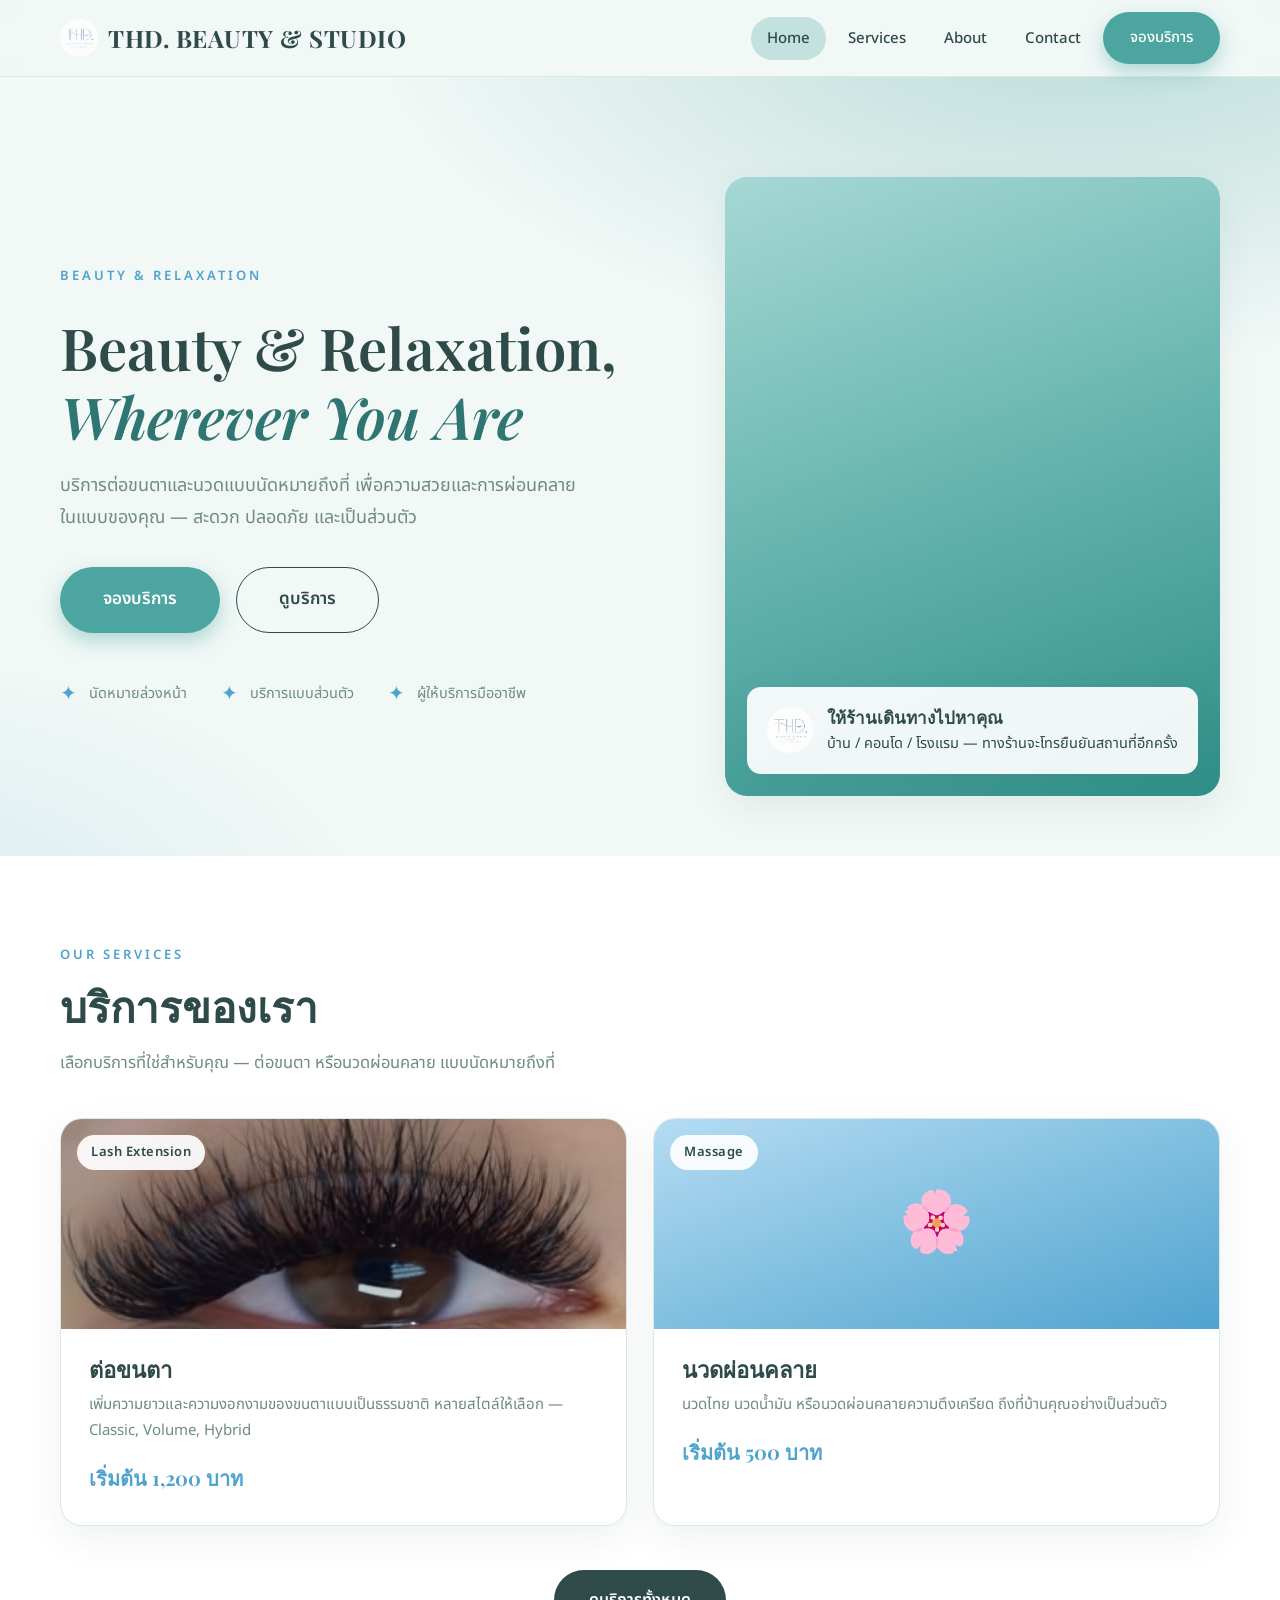
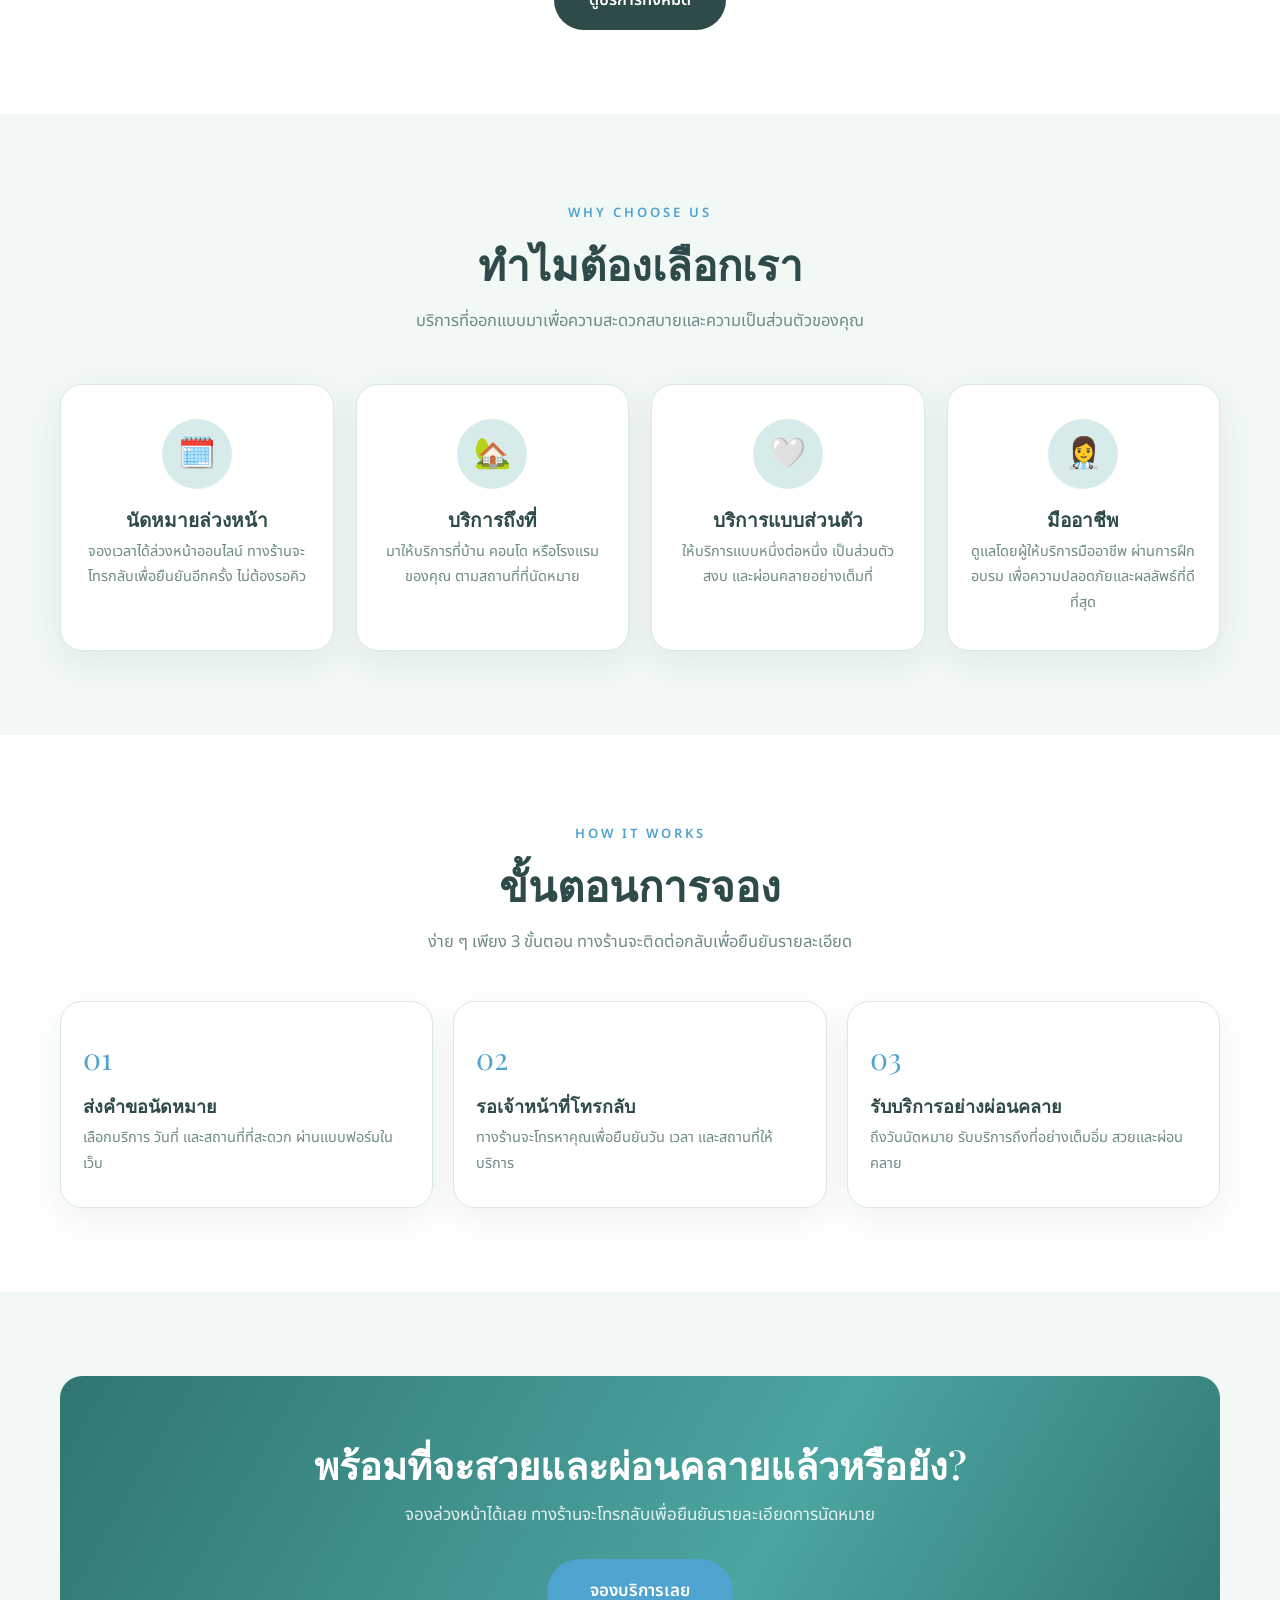
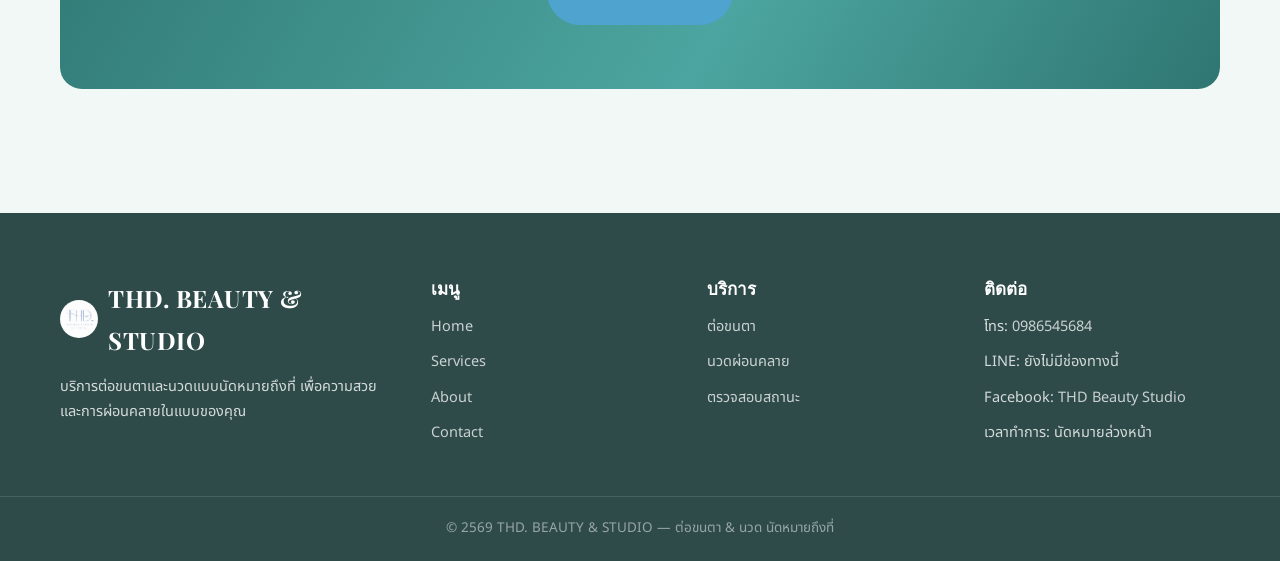
==== commit 91fb4d7d: "อัพเดท 17/8" ====
--- a/index.html
+++ b/index.html
@@ -14,8 +14,8 @@
 <meta property="og:locale" content="th_TH" />
 <meta property="og:title" content="THD. BEAUTY & STUDIO | ต่อขนตา & นวด นัดหมายถึงที่" />
 <meta property="og:description" content="บริการต่อขนตาและนวดแบบนัดหมาย เพื่อความสวยและการผ่อนคลายในแบบของคุณ" />
-<meta property="og:image" content="" />
-<meta property="og:url" content="https://username.github.io/eyes/" />
+<meta property="og:image" content="https://thanaphat06.github.io/WorkWebsite/assets/img/logo.png" />
+<meta property="og:url" content="https://thanaphat06.github.io/WorkWebsite/" />
 
 <!-- Twitter -->
 <meta name="twitter:card" content="summary_large_image" />
@@ -23,7 +23,7 @@
 <meta name="twitter:description" content="บริการต่อขนตาและนวดแบบนัดหมายถึงที่" />
 
 <!-- Favicon -->
-<link rel="icon" href="data:image/svg+xml,<svg xmlns='http://www.w3.org/2000/svg' viewBox='0 0 100 100'><circle cx='50' cy='50' r='48' fill='%234CA5A0'/><text x='50' y='66' font-size='52' text-anchor='middle'>✿</text></svg>" />
+<link rel="icon" type="image/png" href="assets/img/logo.png" />
 
 <!-- Fonts -->
 <link rel="preconnect" href="https://fonts.googleapis.com" />
@@ -39,7 +39,7 @@
   "@type": "BeautySalon",
   "name": "THD. BEAUTY & STUDIO",
   "description": "บริการต่อขนตาและนวดแบบนัดหมายถึงที่",
-  "telephone": "08X-XXX-XXXX",
+  "telephone": "0986545684",
   "priceRange": "฿฿",
   "areaServed": "กรุงเทพฯ และปริมณฑล",
   "sameAs": []
@@ -51,7 +51,7 @@
 <!-- Header -->
 <header class="header">
   <div class="container nav">
-    <a href="index.html" class="logo"><span class="logo-mark">✿</span><span>THD. BEAUTY &amp; STUDIO</span></a>
+    <a href="index.html" class="logo"><img src="assets/img/logo.png" alt="" class="logo-img" width="38" height="38"><span>THD. BEAUTY &amp; STUDIO</span></a>
     <nav>
       <ul class="nav-links" id="navLinks">
         <li><a href="index.html" class="active">Home</a></li>
@@ -85,7 +85,7 @@
     <div class="hero-visual">
       <div class="hero-visual-img"></div>
       <div class="hero-badge">
-        <div class="hero-badge-icon">✿</div>
+        <img src="assets/img/logo.png" alt="" class="hero-badge-icon" />
         <div class="hero-badge-text">
           <strong>ให้ร้านเดินทางไปหาคุณ</strong>
           บ้าน / คอนโด / โรงแรม — ทางร้านจะโทรยืนยันสถานที่อีกครั้ง
@@ -104,7 +104,7 @@
 
     <div class="service-cards" style="margin-top:40px;">
       <div class="card service-card">
-        <div class="service-card-img"><span class="label">Lash Extension</span>✨</div>
+        <div class="service-card-img"><span class="label">Lash Extension</span><img src="assets/img/open-lash.jpeg" alt="ต่อขนตา" loading="lazy"></div>
         <div class="service-card-body">
           <h3>ต่อขนตา</h3>
           <p>เพิ่มความยาวและความงอกงามของขนตาแบบเป็นธรรมชาติ หลายสไตล์ให้เลือก — Classic, Volume, Hybrid</p>
@@ -200,7 +200,7 @@
 <footer class="footer">
   <div class="container footer-grid">
     <div>
-      <a href="index.html" class="logo"><span class="logo-mark">✿</span><span>THD. BEAUTY &amp; STUDIO</span></a>
+      <a href="index.html" class="logo"><img src="assets/img/logo.png" alt="" class="logo-img" width="38" height="38"><span>THD. BEAUTY &amp; STUDIO</span></a>
       <p style="margin-top:14px; font-size:14.5px;">บริการต่อขนตาและนวดแบบนัดหมายถึงที่ เพื่อความสวยและการผ่อนคลายในแบบของคุณ</p>
     </div>
     <div>
@@ -223,8 +223,8 @@
     <div>
       <h4>ติดต่อ</h4>
       <ul>
-        <li>โทร: <a href="tel:08X-XXX-XXXX">08X-XXX-XXXX</a></li>
-        <li>LINE: <a href="https://line.me/R/ti/p/@eyesbeauty" target="_blank" rel="noopener">@eyesbeauty</a></li>
+        <li>โทร: <a href="tel:0986545684">0986545684</a></li>
+        <li>LINE: ยังไม่มีช่องทางนี้</li>
         <li>Facebook: <a href="https://www.facebook.com/people/THD-Beauty-Studio/61593494246633/" target="_blank" rel="noopener">THD Beauty Studio</a></li>
         <li>เวลาทำการ: นัดหมายล่วงหน้า</li>
       </ul>
--- a/css/style.css
+++ b/css/style.css
@@ -156,6 +156,15 @@
   color: #fff;
   font-size: 17px;
 }
+.logo-img {
+  width: 38px;
+  height: 38px;
+  max-width: 38px;
+  max-height: 38px;
+  border-radius: 50%;
+  object-fit: cover;
+  flex-shrink: 0;
+}
 
 .nav-links {
   display: flex;
@@ -254,11 +263,8 @@
   height: 46px;
   border-radius: 50%;
   background: var(--sage);
-  display: grid;
-  place-items: center;
-  color: #fff;
-  font-size: 20px;
   flex-shrink: 0;
+  object-fit: cover;
 }
 
 .hero-badge-text { font-size: 14.5px; color: var(--dark); }
@@ -288,7 +294,9 @@
   color: #fff;
   font-size: 60px;
   background: linear-gradient(160deg, #A6D8D4, #2F8F88);
-}
+  overflow: hidden;
+}
+.service-card-img img { width: 100%; height: 210px; object-fit: cover; }
 .service-card-img--gold { background: linear-gradient(160deg, #B4DCF2, #4FA3CF); }
 .service-card-img .label {
   position: absolute;
@@ -375,10 +383,37 @@
 /* ---------- Service catalog ---------- */
 .catalog-grid { display: grid; grid-template-columns: repeat(auto-fill, minmax(300px, 1fr)); gap: 26px; }
 .catalog-card { overflow: hidden; padding: 0; display: flex; flex-direction: column; }
-.catalog-card-img { height: 180px; display: grid; place-items: center; font-size: 48px; color: #fff; background: linear-gradient(160deg, #A6D8D4, #2F8F88); }
+.catalog-card-img {
+  width: 100%;
+  height: 200px;
+  overflow: hidden;
+  flex-shrink: 0;
+  background: linear-gradient(160deg, #A6D8D4, #2F8F88);
+}
+
+.catalog-card-img img {
+  display: block;
+  width: 100%;
+  height: 100%;
+  object-fit: cover;
+  object-position: center;
+}
 .catalog-card-img--gold { background: linear-gradient(160deg, #B4DCF2, #4FA3CF); }
-.catalog-card-body { padding: 24px; display: flex; flex-direction: column; flex: 1; }
-.catalog-card-body .cat { font-size: 12.5px; color: var(--gold); font-weight: 600; letter-spacing: 1.5px; text-transform: uppercase; }
+.catalog-card-body {
+  padding: 20px 24px 28px;
+  background: #fff;
+  display: flex;
+  flex-direction: column;
+  flex: 1;
+}
+.catalog-card-body .btn-block { margin-top: auto; }
+
+.catalog-card-body .cat {
+  position: static !important;
+  display: block !important;
+  margin: 0 0 6px 0 !important;
+  transform: none !important;
+}
 .catalog-card-body h3 { font-size: 20px; margin: 6px 0 8px; }
 .catalog-card-body p { color: var(--muted); font-size: 14.5px; margin-bottom: 14px; flex: 1; }
 .catalog-meta { display: flex; justify-content: space-between; align-items: center; margin-bottom: 16px; }
@@ -592,7 +627,18 @@
 
 /* ---------- About page ---------- */
 .about-grid { display: grid; grid-template-columns: 1fr 1fr; gap: 56px; align-items: center; }
-.about-visual { border-radius: var(--radius); overflow: hidden; box-shadow: var(--shadow); aspect-ratio: 4/3; background: linear-gradient(160deg, #A6D8D4, #2F8F88); display: grid; place-items: center; font-size: 90px; color: rgba(255,255,255,0.9); }
+.about-visual {
+  border-radius: var(--radius);
+  overflow: hidden;
+  box-shadow: var(--shadow);
+  aspect-ratio: 4/3;
+  background: linear-gradient(160deg, #A6D8D4, #2F8F88);
+}
+.about-visual img {
+  width: 100%;
+  height: 100%;
+  object-fit: cover;
+}
 .value-list { list-style: none; margin-top: 24px; }
 .value-list li { display: flex; gap: 12px; padding: 12px 0; border-bottom: 1px solid var(--border); font-size: 15.5px; }
 .value-list li:last-child { border-bottom: none; }
@@ -617,6 +663,7 @@
 .admin-topbar .container { display: flex; align-items: center; justify-content: space-between; height: 64px; }
 .admin-topbar .logo { color: #fff; font-size: 18px; }
 .admin-topbar .logo-mark { width: 30px; height: 30px; font-size: 14px; }
+.admin-topbar .logo-img { width: 30px; height: 30px; }
 .admin-topbar .btn { padding: 8px 18px; font-size: 13.5px; }
 
 .admin-login { min-height: 80vh; display: grid; place-items: center; padding: 60px 20px; }
@@ -696,6 +743,7 @@
 /* Loading */
 .loader { text-align: center; padding: 40px; color: var(--muted); }
 .spinner { width: 40px; height: 40px; border: 3px solid var(--border); border-top-color: var(--sage); border-radius: 50%; animation: spin 0.8s linear infinite; margin: 0 auto 14px; }
+
 @keyframes spin { to { transform: rotate(360deg); } }
 
 /* ---------- Responsive ---------- */
@@ -741,6 +789,7 @@
   .admin-topbar .logo span { display: none; }
 }
 
+
 @media (prefers-reduced-motion: reduce) {
   * { animation: none !important; transition: none !important; }
 }
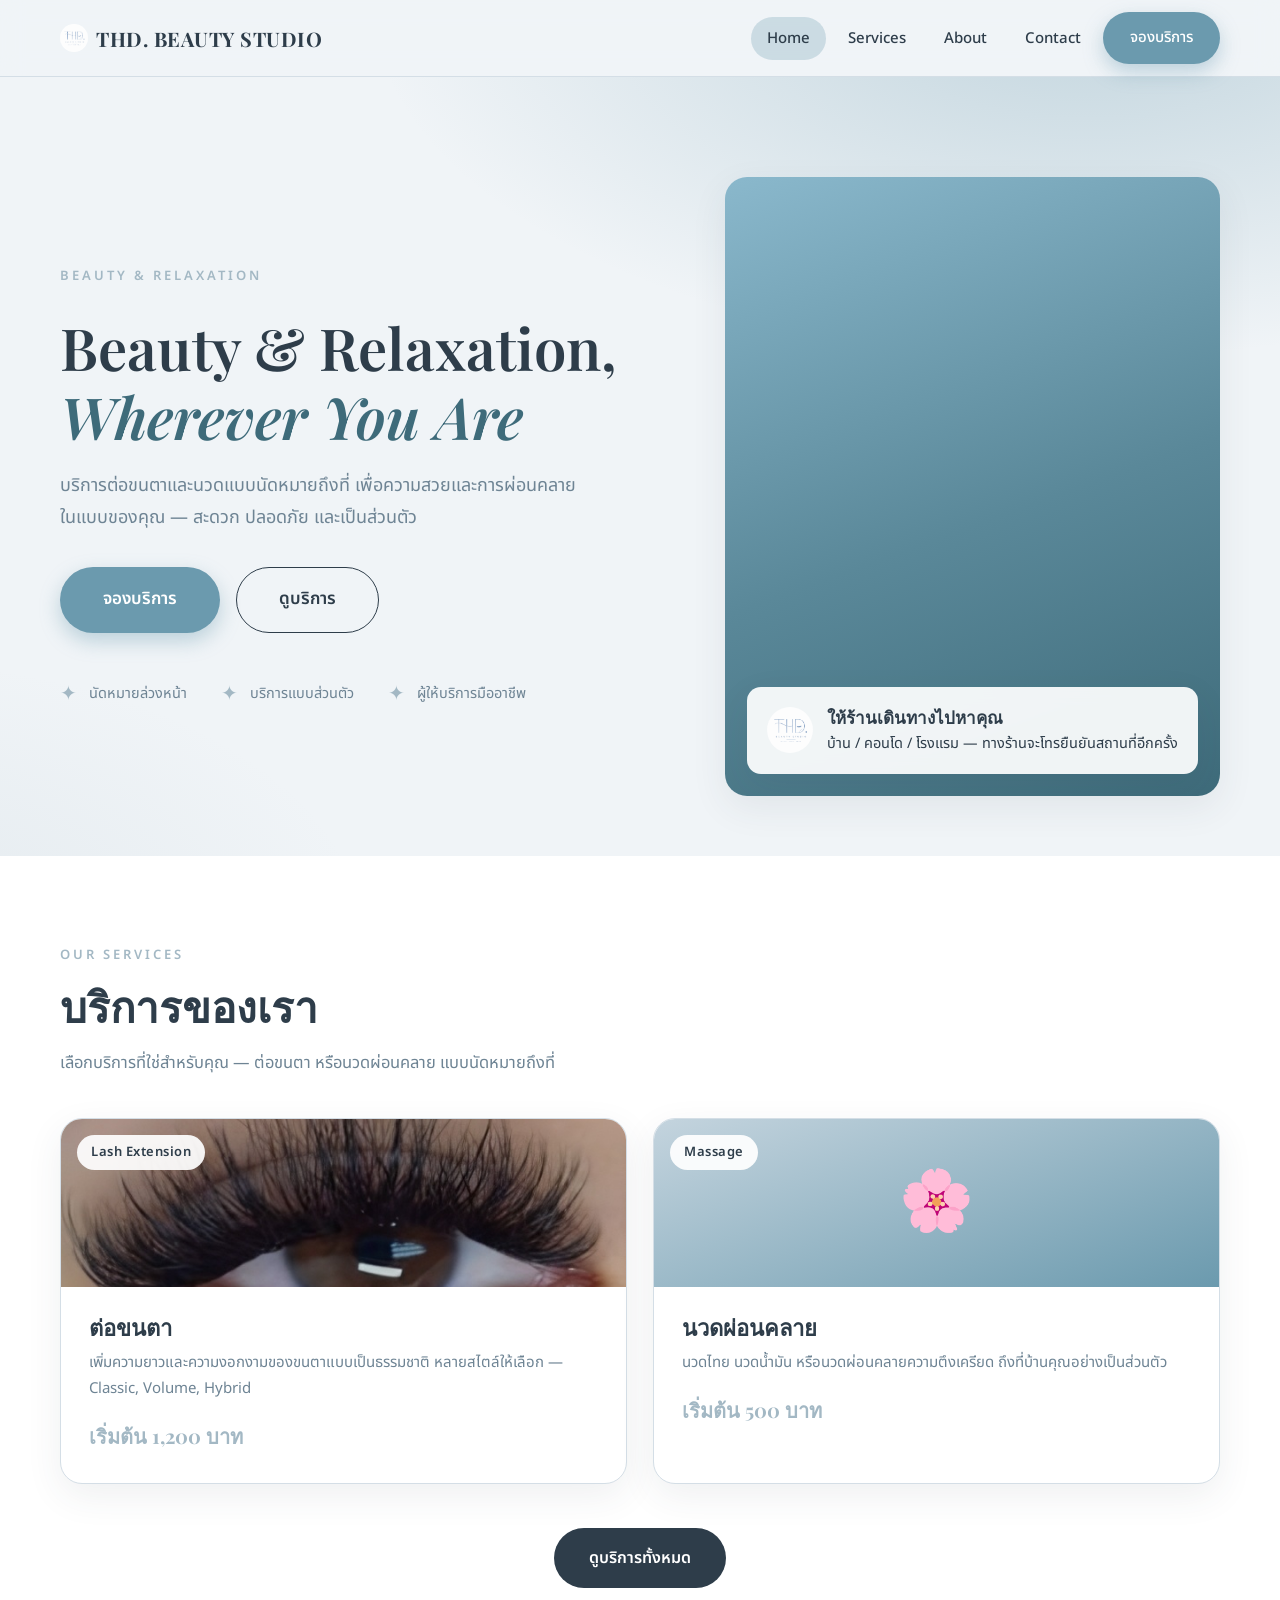
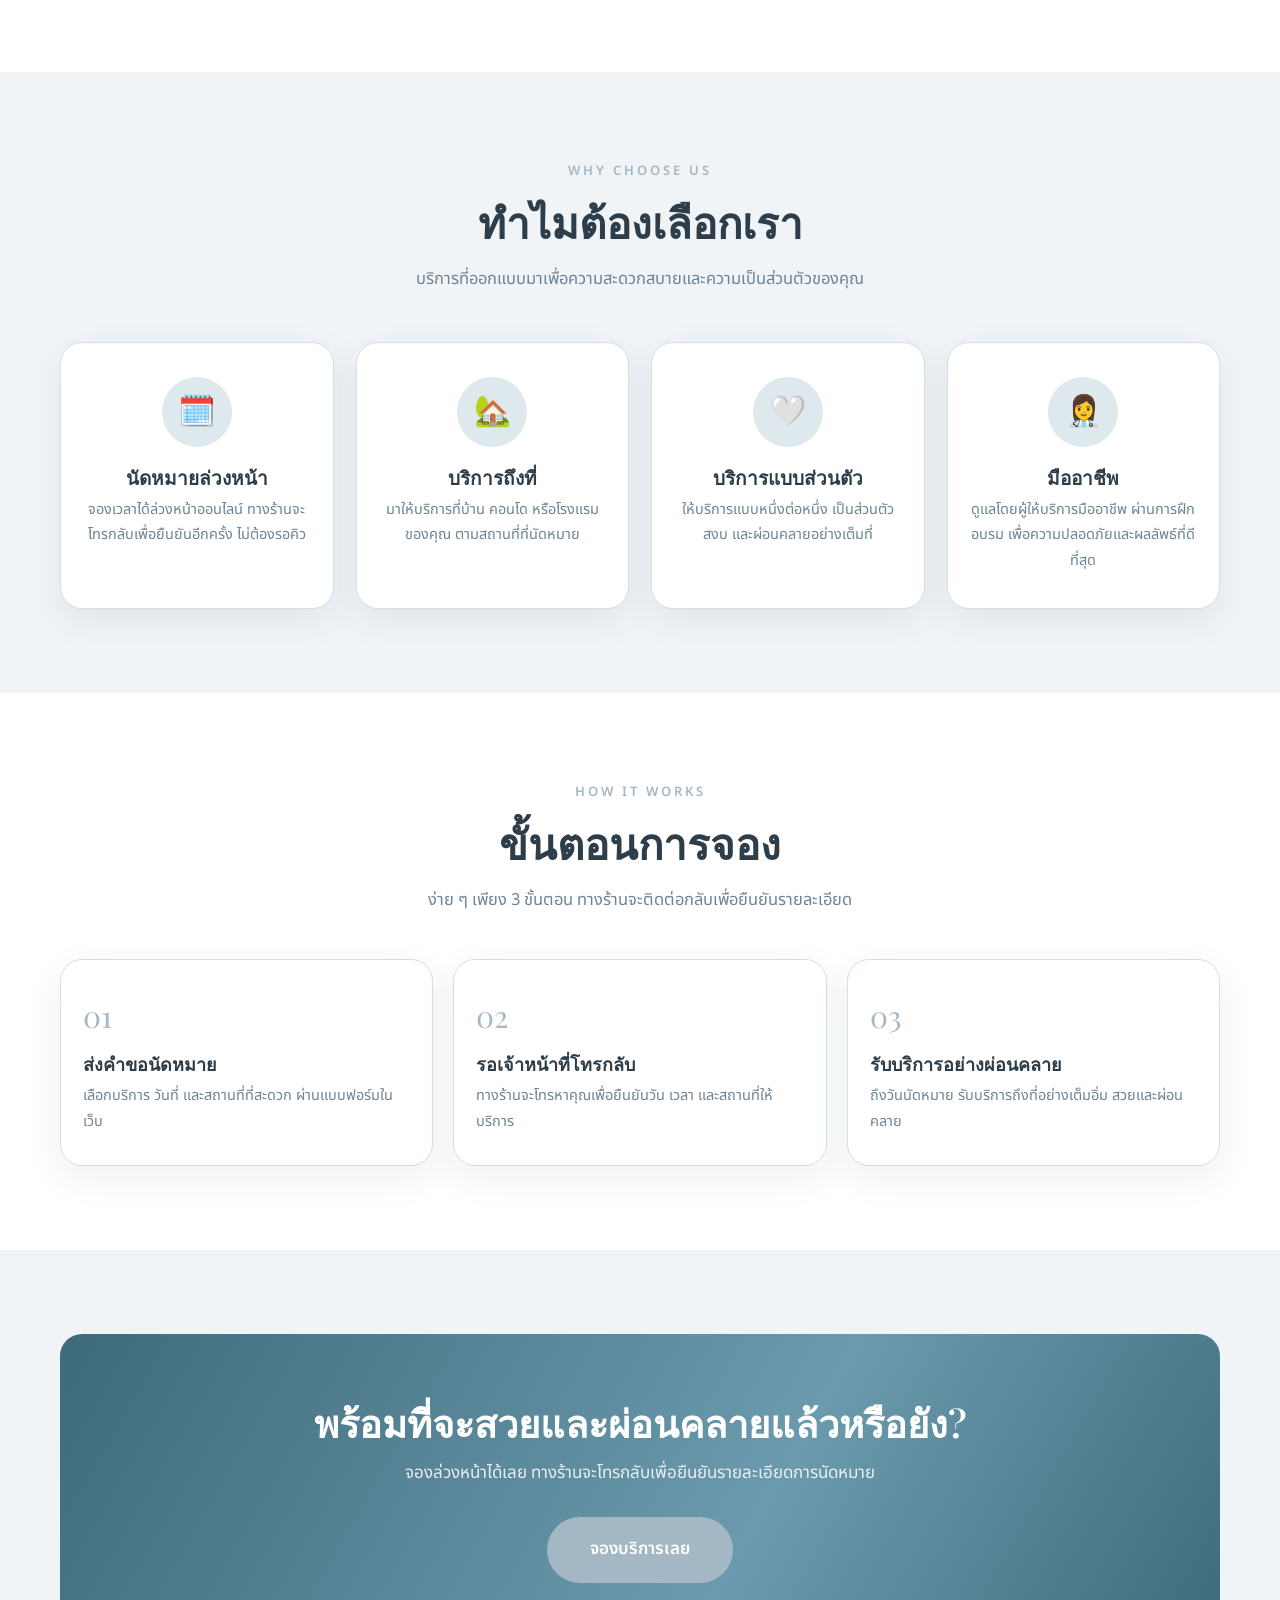
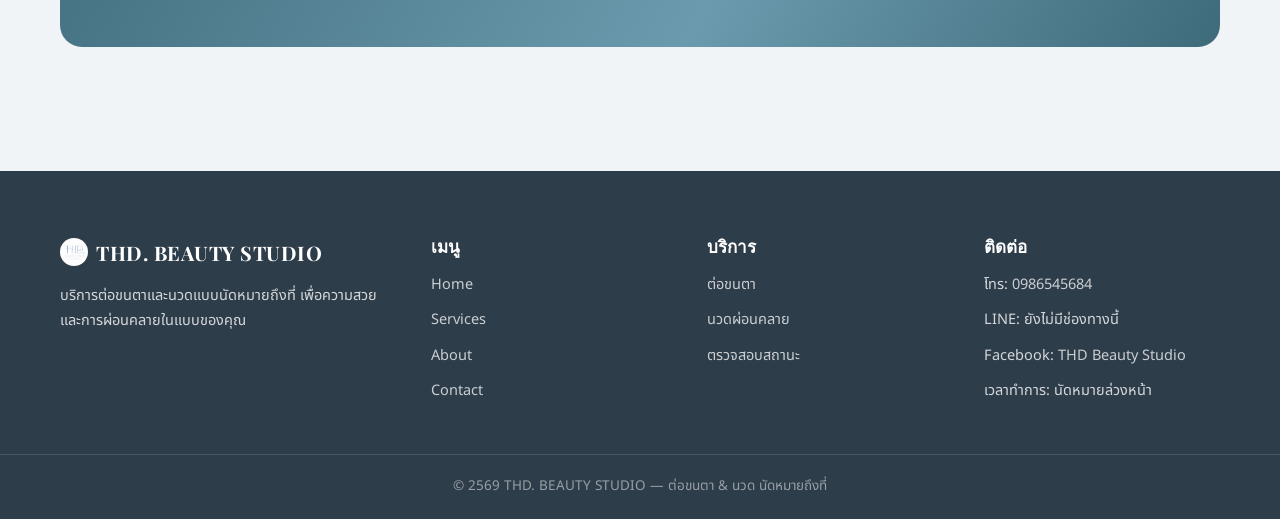
==== commit 9cc89800: "fix: remove & from brand name + earth-tone blue palette + smaller logo + smaller service images" ====
--- a/index.html
+++ b/index.html
@@ -3,23 +3,23 @@
 <head>
 <meta charset="UTF-8" />
 <meta name="viewport" content="width=device-width, initial-scale=1.0" />
-<title>THD. BEAUTY & STUDIO | ต่อขนตา & นวด นัดหมายถึงที่ | Beauty & Relaxation, Wherever You Are</title>
+<title>THD. BEAUTY STUDIO | ต่อขนตา & นวด นัดหมายถึงที่ | Beauty & Relaxation, Wherever You Are</title>
 <meta name="description" content="บริการต่อขนตาและนวด แบบนัดหมายถึงที่ พร้อมความสวยและการผ่อนคลายในแบบของคุณ จองล่วงหน้าออนไลน์ ทางร้านจะโทรกลับเพื่อยืนยันรายละเอียด" />
 <meta name="keywords" content="ต่อขนตา, นวด, นวดไทย, นวดน้ำมัน, lash extension, massage, beauty, relax" />
 <meta name="robots" content="index, follow" />
-<meta name="theme-color" content="#4CA5A0" />
+<meta name="theme-color" content="#6B9AAE" />
 
 <!-- Open Graph -->
 <meta property="og:type" content="website" />
 <meta property="og:locale" content="th_TH" />
-<meta property="og:title" content="THD. BEAUTY & STUDIO | ต่อขนตา & นวด นัดหมายถึงที่" />
+<meta property="og:title" content="THD. BEAUTY STUDIO | ต่อขนตา & นวด นัดหมายถึงที่" />
 <meta property="og:description" content="บริการต่อขนตาและนวดแบบนัดหมาย เพื่อความสวยและการผ่อนคลายในแบบของคุณ" />
 <meta property="og:image" content="https://thanaphat06.github.io/WorkWebsite/assets/img/logo.png" />
 <meta property="og:url" content="https://thanaphat06.github.io/WorkWebsite/" />
 
 <!-- Twitter -->
 <meta name="twitter:card" content="summary_large_image" />
-<meta name="twitter:title" content="THD. BEAUTY & STUDIO" />
+<meta name="twitter:title" content="THD. BEAUTY STUDIO" />
 <meta name="twitter:description" content="บริการต่อขนตาและนวดแบบนัดหมายถึงที่" />
 
 <!-- Favicon -->
@@ -37,7 +37,7 @@
 {
   "@context": "https://schema.org",
   "@type": "BeautySalon",
-  "name": "THD. BEAUTY & STUDIO",
+  "name": "THD. BEAUTY STUDIO",
   "description": "บริการต่อขนตาและนวดแบบนัดหมายถึงที่",
   "telephone": "0986545684",
   "priceRange": "฿฿",
@@ -51,7 +51,7 @@
 <!-- Header -->
 <header class="header">
   <div class="container nav">
-    <a href="index.html" class="logo"><img src="assets/img/logo.png" alt="" class="logo-img" width="38" height="38"><span>THD. BEAUTY &amp; STUDIO</span></a>
+    <a href="index.html" class="logo"><img src="assets/img/logo.png" alt="" class="logo-img" width="28" height="28"><span>THD. BEAUTY STUDIO</span></a>
     <nav>
       <ul class="nav-links" id="navLinks">
         <li><a href="index.html" class="active">Home</a></li>
@@ -200,7 +200,7 @@
 <footer class="footer">
   <div class="container footer-grid">
     <div>
-      <a href="index.html" class="logo"><img src="assets/img/logo.png" alt="" class="logo-img" width="38" height="38"><span>THD. BEAUTY &amp; STUDIO</span></a>
+      <a href="index.html" class="logo"><img src="assets/img/logo.png" alt="" class="logo-img" width="28" height="28"><span>THD. BEAUTY STUDIO</span></a>
       <p style="margin-top:14px; font-size:14.5px;">บริการต่อขนตาและนวดแบบนัดหมายถึงที่ เพื่อความสวยและการผ่อนคลายในแบบของคุณ</p>
     </div>
     <div>
@@ -231,7 +231,7 @@
     </div>
   </div>
   <div class="footer-bottom">
-    <div class="container">© <span class="year"></span> THD. BEAUTY &amp; STUDIO — ต่อขนตา &amp; นวด นัดหมายถึงที่</div>
+    <div class="container">© <span class="year"></span> THD. BEAUTY STUDIO — ต่อขนตา &amp; นวด นัดหมายถึงที่</div>
   </div>
 </footer>
 
--- a/css/style.css
+++ b/css/style.css
@@ -1,16 +1,16 @@
 :root {
-  --sage: #4CA5A0;
-  --sage-dark: #3E8F8A;
-  --sage-deep: #2F7672;
-  --cream: #F1F8F6;
+  --sage: #6B9AAE;
+  --sage-dark: #5A8899;
+  --sage-deep: #3E6B7A;
+  --cream: #F0F4F7;
   --white: #FFFFFF;
-  --dark: #2E4B4A;
-  --gold: #4FA3CF;
-  --gold-light: #A6D6EC;
-  --muted: #6E8B87;
-  --border: #DBE8E5;
-  --shadow: 0 12px 36px rgba(46, 75, 74, 0.08);
-  --shadow-hover: 0 18px 48px rgba(46, 75, 74, 0.14);
+  --dark: #2E3D4A;
+  --gold: #A3B8C4;
+  --gold-light: #C4D4DE;
+  --muted: #6E8494;
+  --border: #D4DEE6;
+  --shadow: 0 12px 36px rgba(46, 61, 74, 0.08);
+  --shadow-hover: 0 18px 48px rgba(46, 61, 74, 0.14);
   --radius: 22px;
   --radius-sm: 14px;
   --font-head: 'Playfair Display', 'Noto Serif Thai', serif;
@@ -92,7 +92,7 @@
 .btn-primary {
   background: var(--sage);
   color: #fff;
-  box-shadow: 0 8px 20px rgba(76, 165, 160, 0.4);
+  box-shadow: 0 8px 20px rgba(107, 154, 174, 0.4);
 }
 .btn-primary:hover { background: var(--sage-deep); transform: translateY(-2px); }
 
@@ -123,7 +123,7 @@
   position: sticky;
   top: 0;
   z-index: 100;
-  background: rgba(241, 248, 246, 0.88);
+  background: rgba(240, 244, 247, 0.88);
   backdrop-filter: blur(12px);
   border-bottom: 1px solid var(--border);
 }
@@ -137,30 +137,30 @@
 
 .logo {
   font-family: var(--font-head);
-  font-size: 24px;
+  font-size: 20px;
   font-weight: 700;
   color: var(--dark);
   display: flex;
   align-items: center;
-  gap: 10px;
+  gap: 8px;
   letter-spacing: 0.5px;
 }
 
 .logo-mark {
-  width: 38px;
-  height: 38px;
+  width: 28px;
+  height: 28px;
   border-radius: 50%;
   background: linear-gradient(135deg, var(--sage), var(--sage-deep));
   display: grid;
   place-items: center;
   color: #fff;
-  font-size: 17px;
+  font-size: 13px;
 }
 .logo-img {
-  width: 38px;
-  height: 38px;
-  max-width: 38px;
-  max-height: 38px;
+  width: 28px;
+  height: 28px;
+  max-width: 28px;
+  max-height: 28px;
   border-radius: 50%;
   object-fit: cover;
   flex-shrink: 0;
@@ -181,8 +181,8 @@
   transition: var(--transition);
 }
 
-.nav-links a:hover { background: rgba(76, 165, 160, 0.18); color: var(--dark); }
-.nav-links a.active { background: rgba(76, 165, 160, 0.28); color: var(--dark); }
+.nav-links a:hover { background: rgba(107, 154, 174, 0.18); color: var(--dark); }
+.nav-links a.active { background: rgba(107, 154, 174, 0.28); color: var(--dark); }
 
 .nav-links .btn { padding: 12px 26px; }
 
@@ -198,8 +198,8 @@
 .hero {
   position: relative;
   background:
-    radial-gradient(1200px 600px at 85% -10%, rgba(76, 165, 160, 0.35), transparent 60%),
-    radial-gradient(900px 500px at -10% 110%, rgba(79, 163, 207, 0.16), transparent 55%),
+    radial-gradient(1200px 600px at 85% -10%, rgba(107, 154, 174, 0.35), transparent 60%),
+    radial-gradient(900px 500px at -10% 110%, rgba(163, 184, 196, 0.16), transparent 55%),
     var(--cream);
   padding: 100px 0 60px;
   overflow: hidden;
@@ -240,7 +240,7 @@
   width: 100%;
   height: 100%;
   object-fit: cover;
-  background: linear-gradient(160deg, #A6D8D4, #5FB0AB 55%, #2F8F88);
+  background: linear-gradient(160deg, #8AB8CC, #5A8899 55%, #3E6B7A);
 }
 
 .hero-badge {
@@ -287,17 +287,17 @@
 
 .service-card { overflow: hidden; padding: 0; }
 .service-card-img {
-  height: 210px;
+  height: 168px;
   position: relative;
   display: grid;
   place-items: center;
   color: #fff;
   font-size: 60px;
-  background: linear-gradient(160deg, #A6D8D4, #2F8F88);
+  background: linear-gradient(160deg, #8AB8CC, #3E6B7A);
   overflow: hidden;
 }
-.service-card-img img { width: 100%; height: 210px; object-fit: cover; }
-.service-card-img--gold { background: linear-gradient(160deg, #B4DCF2, #4FA3CF); }
+.service-card-img img { width: 100%; height: 168px; object-fit: cover; }
+.service-card-img--gold { background: linear-gradient(160deg, #C4D4DE, #6B9AAE); }
 .service-card-img .label {
   position: absolute;
   top: 16px;
@@ -324,7 +324,7 @@
   height: 70px;
   margin: 0 auto 18px;
   border-radius: 50%;
-  background: rgba(76, 165, 160, 0.22);
+  background: rgba(107, 154, 174, 0.22);
   display: grid;
   place-items: center;
   font-size: 30px;
@@ -385,20 +385,20 @@
 .catalog-card { overflow: hidden; padding: 0; display: flex; flex-direction: column; }
 .catalog-card-img {
   width: 100%;
-  height: 200px;
+  height: 160px;
   overflow: hidden;
   flex-shrink: 0;
-  background: linear-gradient(160deg, #A6D8D4, #2F8F88);
+  background: linear-gradient(160deg, #8AB8CC, #3E6B7A);
 }
 
 .catalog-card-img img {
   display: block;
   width: 100%;
   height: 100%;
-  object-fit: cover;
+  object-fit: contain;
   object-position: center;
 }
-.catalog-card-img--gold { background: linear-gradient(160deg, #B4DCF2, #4FA3CF); }
+.catalog-card-img--gold { background: linear-gradient(160deg, #C4D4DE, #6B9AAE); }
 .catalog-card-body {
   padding: 20px 24px 28px;
   background: #fff;
@@ -419,7 +419,7 @@
 .catalog-meta { display: flex; justify-content: space-between; align-items: center; margin-bottom: 16px; }
 .catalog-meta .duration { color: var(--muted); font-size: 13.5px; }
 .catalog-meta .duration .icon { margin-right: 6px; }
-.badge-off { display: inline-block; background: rgba(79, 163, 207, 0.16); color: #3D86AE; font-size: 12px; font-weight: 600; padding: 4px 12px; border-radius: 20px; }
+.badge-off { display: inline-block; background: rgba(163, 184, 196, 0.16); color: #3E6B7A; font-size: 12px; font-weight: 600; padding: 4px 12px; border-radius: 20px; }
 
 /* Category tabs */
 .tabs { display: flex; gap: 10px; justify-content: center; flex-wrap: wrap; margin-bottom: 40px; }
@@ -513,13 +513,13 @@
   transition: var(--transition);
   outline: none;
 }
-input:focus, select:focus, textarea:focus { border-color: var(--sage); box-shadow: 0 0 0 4px rgba(76, 165, 160, 0.18); }
+input:focus, select:focus, textarea:focus { border-color: var(--sage); box-shadow: 0 0 0 4px rgba(107, 154, 174, 0.18); }
 textarea { resize: vertical; min-height: 90px; }
 
 /* Service picker */
 .service-pick { border: 1.5px solid var(--border); border-radius: var(--radius-sm); padding: 18px 20px; margin-bottom: 14px; cursor: pointer; display: flex; gap: 16px; align-items: center; transition: var(--transition); background: var(--white); }
 .service-pick:hover { border-color: var(--sage); }
-.service-pick.selected { border-color: var(--sage); background: rgba(76, 165, 160, 0.1); box-shadow: 0 0 0 4px rgba(76, 165, 160, 0.14); }
+.service-pick.selected { border-color: var(--sage); background: rgba(107, 154, 174, 0.1); box-shadow: 0 0 0 4px rgba(107, 154, 174, 0.14); }
 .service-pick .check { width: 24px; height: 24px; border-radius: 50%; border: 2px solid var(--border); flex-shrink: 0; display: grid; place-items: center; transition: var(--transition); font-size: 13px; color: transparent; }
 .service-pick.selected .check { background: var(--sage); border-color: var(--sage); color: #fff; }
 .service-pick .sp-cat { font-size: 12px; color: var(--gold); font-weight: 600; letter-spacing: 1px; text-transform: uppercase; }
@@ -546,7 +546,7 @@
 /* Location option */
 .loc-opt { border: 1.5px solid var(--border); border-radius: var(--radius-sm); padding: 22px; margin-bottom: 16px; cursor: pointer; transition: var(--transition); background: var(--white); }
 .loc-opt:hover { border-color: var(--sage); }
-.loc-opt.selected { border-color: var(--sage); background: rgba(76, 165, 160, 0.08); }
+.loc-opt.selected { border-color: var(--sage); background: rgba(107, 154, 174, 0.08); }
 .loc-opt .loc-head { display: flex; align-items: center; gap: 12px; font-weight: 600; font-size: 16px; }
 .loc-opt .loc-radio { width: 20px; height: 20px; border-radius: 50%; border: 2px solid var(--border); flex-shrink: 0; transition: var(--transition); }
 .loc-opt.selected .loc-radio { border: 6px solid var(--sage); }
@@ -569,7 +569,7 @@
 .side-summary .ss-row:last-child { border-bottom: none; }
 .side-summary .ss-label { color: var(--muted); }
 .side-summary .ss-total { font-family: var(--font-head); font-size: 24px; color: var(--gold); font-weight: 700; text-align: right; }
-.side-hint { background: rgba(79, 163, 207, 0.1); border-radius: var(--radius-sm); padding: 14px 16px; font-size: 13.5px; color: #3D86AE; margin-top: 20px; }
+.side-hint { background: rgba(163, 184, 196, 0.1); border-radius: var(--radius-sm); padding: 14px 16px; font-size: 13.5px; color: #3E6B7A; margin-top: 20px; }
 
 /* Success screen */
 .success { text-align: center; padding: 30px 10px; }
@@ -632,7 +632,7 @@
   overflow: hidden;
   box-shadow: var(--shadow);
   aspect-ratio: 4/3;
-  background: linear-gradient(160deg, #A6D8D4, #2F8F88);
+  background: linear-gradient(160deg, #8AB8CC, #3E6B7A);
 }
 .about-visual img {
   width: 100%;
@@ -647,7 +647,7 @@
 /* ---------- Contact page ---------- */
 .contact-grid { display: grid; grid-template-columns: 1fr 1.2fr; gap: 48px; align-items: start; }
 .contact-info-item { display: flex; gap: 16px; margin-bottom: 26px; }
-.contact-info-item .icon { width: 52px; height: 52px; border-radius: 50%; background: rgba(76, 165, 160, 0.2); display: grid; place-items: center; font-size: 22px; flex-shrink: 0; }
+.contact-info-item .icon { width: 52px; height: 52px; border-radius: 50%; background: rgba(107, 154, 174, 0.2); display: grid; place-items: center; font-size: 22px; flex-shrink: 0; }
 .contact-info-item h4 { font-size: 16.5px; margin-bottom: 4px; }
 .contact-info-item p { color: var(--muted); font-size: 14.5px; }
 .contact-form-card { padding: 36px; }
@@ -675,7 +675,7 @@
 .admin-grid { display: grid; grid-template-columns: 250px 1fr; gap: 28px; align-items: start; padding: 28px 0 60px; }
 .admin-side { position: sticky; top: 20px; padding: 20px; }
 .admin-side a { display: flex; align-items: center; gap: 12px; padding: 12px 14px; border-radius: var(--radius-sm); color: var(--muted); font-size: 14.5px; font-weight: 500; transition: var(--transition); }
-.admin-side a:hover { background: rgba(76, 165, 160, 0.18); color: var(--dark); }
+.admin-side a:hover { background: rgba(107, 154, 174, 0.18); color: var(--dark); }
 .admin-side a.active { background: var(--dark); color: #fff; }
 .admin-side a .icon { font-size: 17px; }
 
@@ -691,14 +691,14 @@
 .admin-table th { text-align: left; padding: 14px 16px; font-size: 12.5px; color: var(--muted); text-transform: uppercase; letter-spacing: 0.6px; border-bottom: 1px solid var(--border); white-space: nowrap; }
 .admin-table td { padding: 14px 16px; border-bottom: 1px solid var(--border); vertical-align: middle; }
 .admin-table tbody tr { transition: var(--transition); }
-.admin-table tbody tr:hover { background: rgba(76, 165, 160, 0.07); }
+.admin-table tbody tr:hover { background: rgba(107, 154, 174, 0.07); }
 .admin-table tbody tr:last-child td { border-bottom: none; }
 .admin-table .bold { font-weight: 600; }
 .admin-table .muted { color: var(--muted); font-size: 13px; }
 .btn-sm { padding: 7px 14px; font-size: 13px; border-radius: 30px; }
 
 /* Modal */
-.modal { display: none; position: fixed; inset: 0; background: rgba(46, 75, 74, 0.55); backdrop-filter: blur(3px); z-index: 200; padding: 20px; overflow-y: auto; }
+.modal { display: none; position: fixed; inset: 0; background: rgba(46, 61, 74, 0.55); backdrop-filter: blur(3px); z-index: 200; padding: 20px; overflow-y: auto; }
 .modal.show { display: grid; place-items: center; animation: fadeIn 0.25s ease; }
 .modal-card { background: var(--white); border-radius: var(--radius); max-width: 760px; width: 100%; padding: 34px; position: relative; box-shadow: var(--shadow-hover); margin: 30px auto; }
 .modal-close { position: absolute; top: 18px; right: 18px; width: 36px; height: 36px; border-radius: 50%; border: 1px solid var(--border); background: var(--white); font-size: 18px; color: var(--muted); display: grid; place-items: center; }
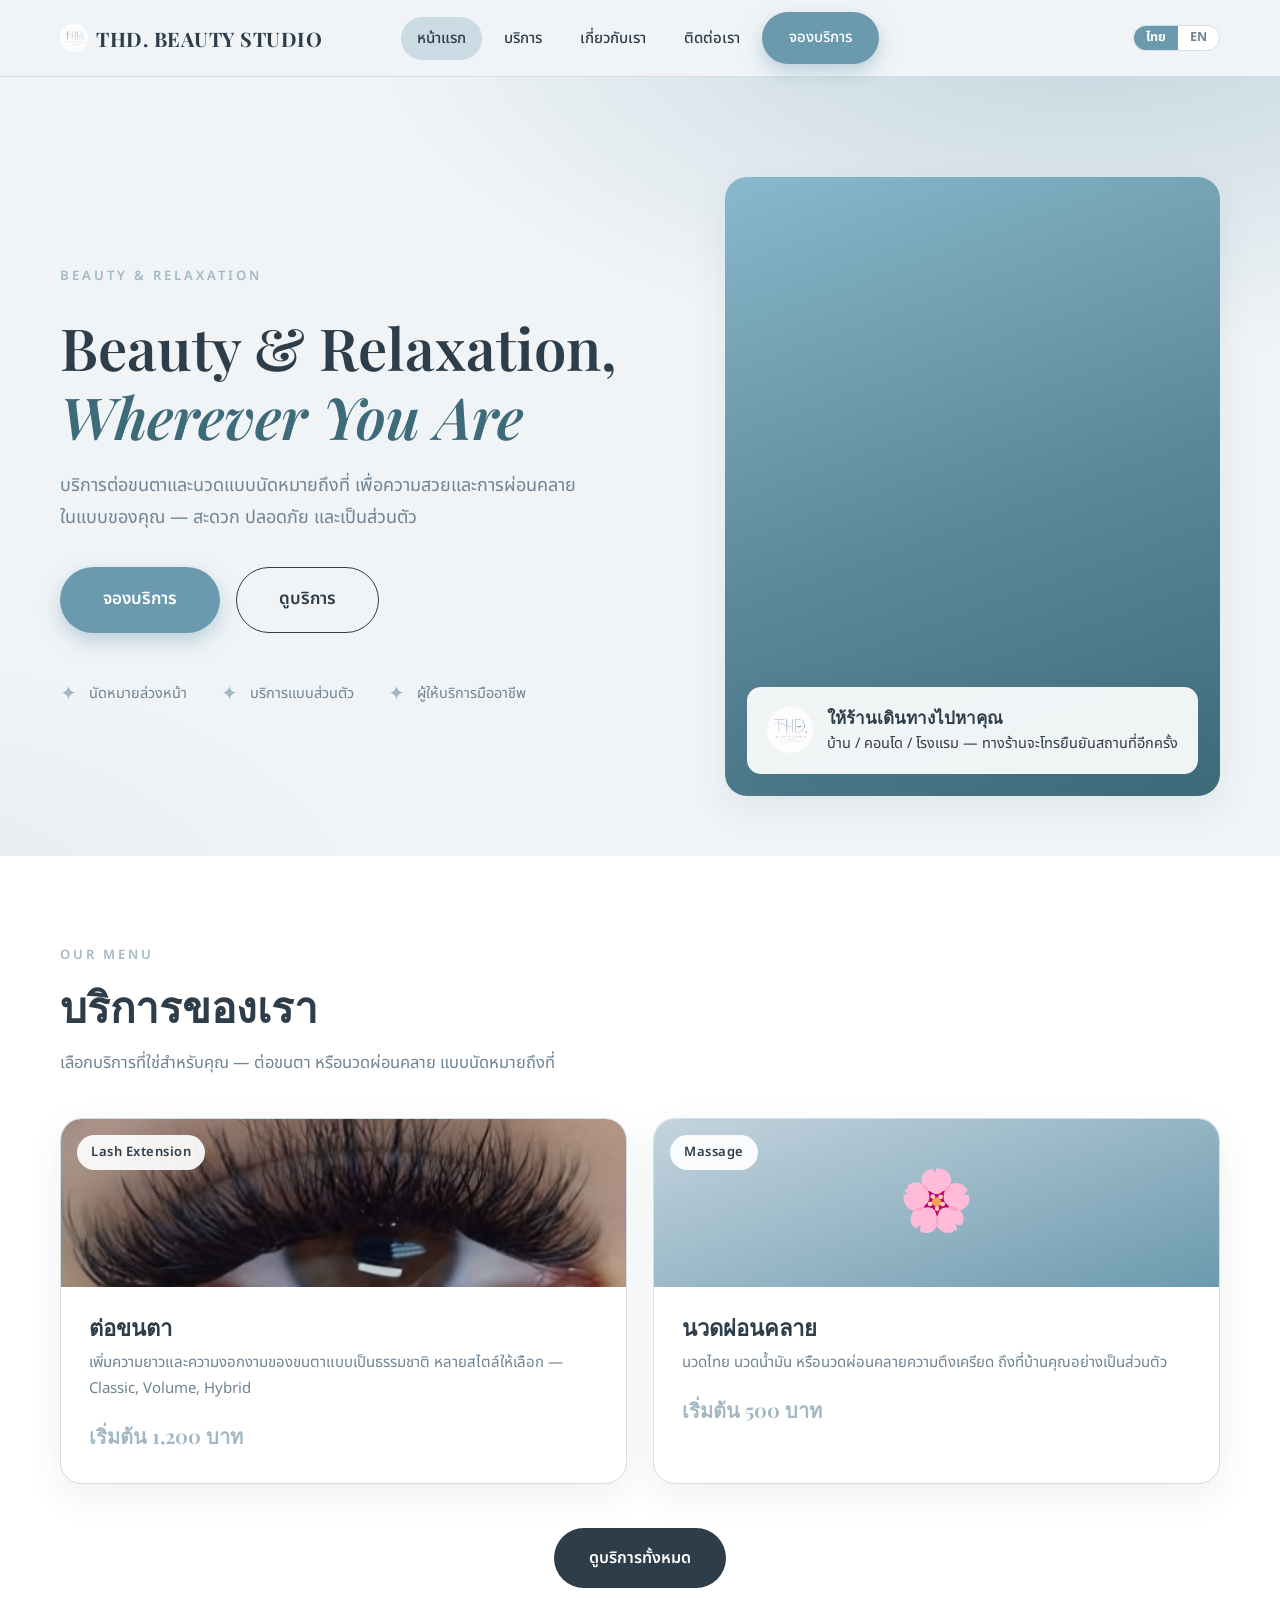
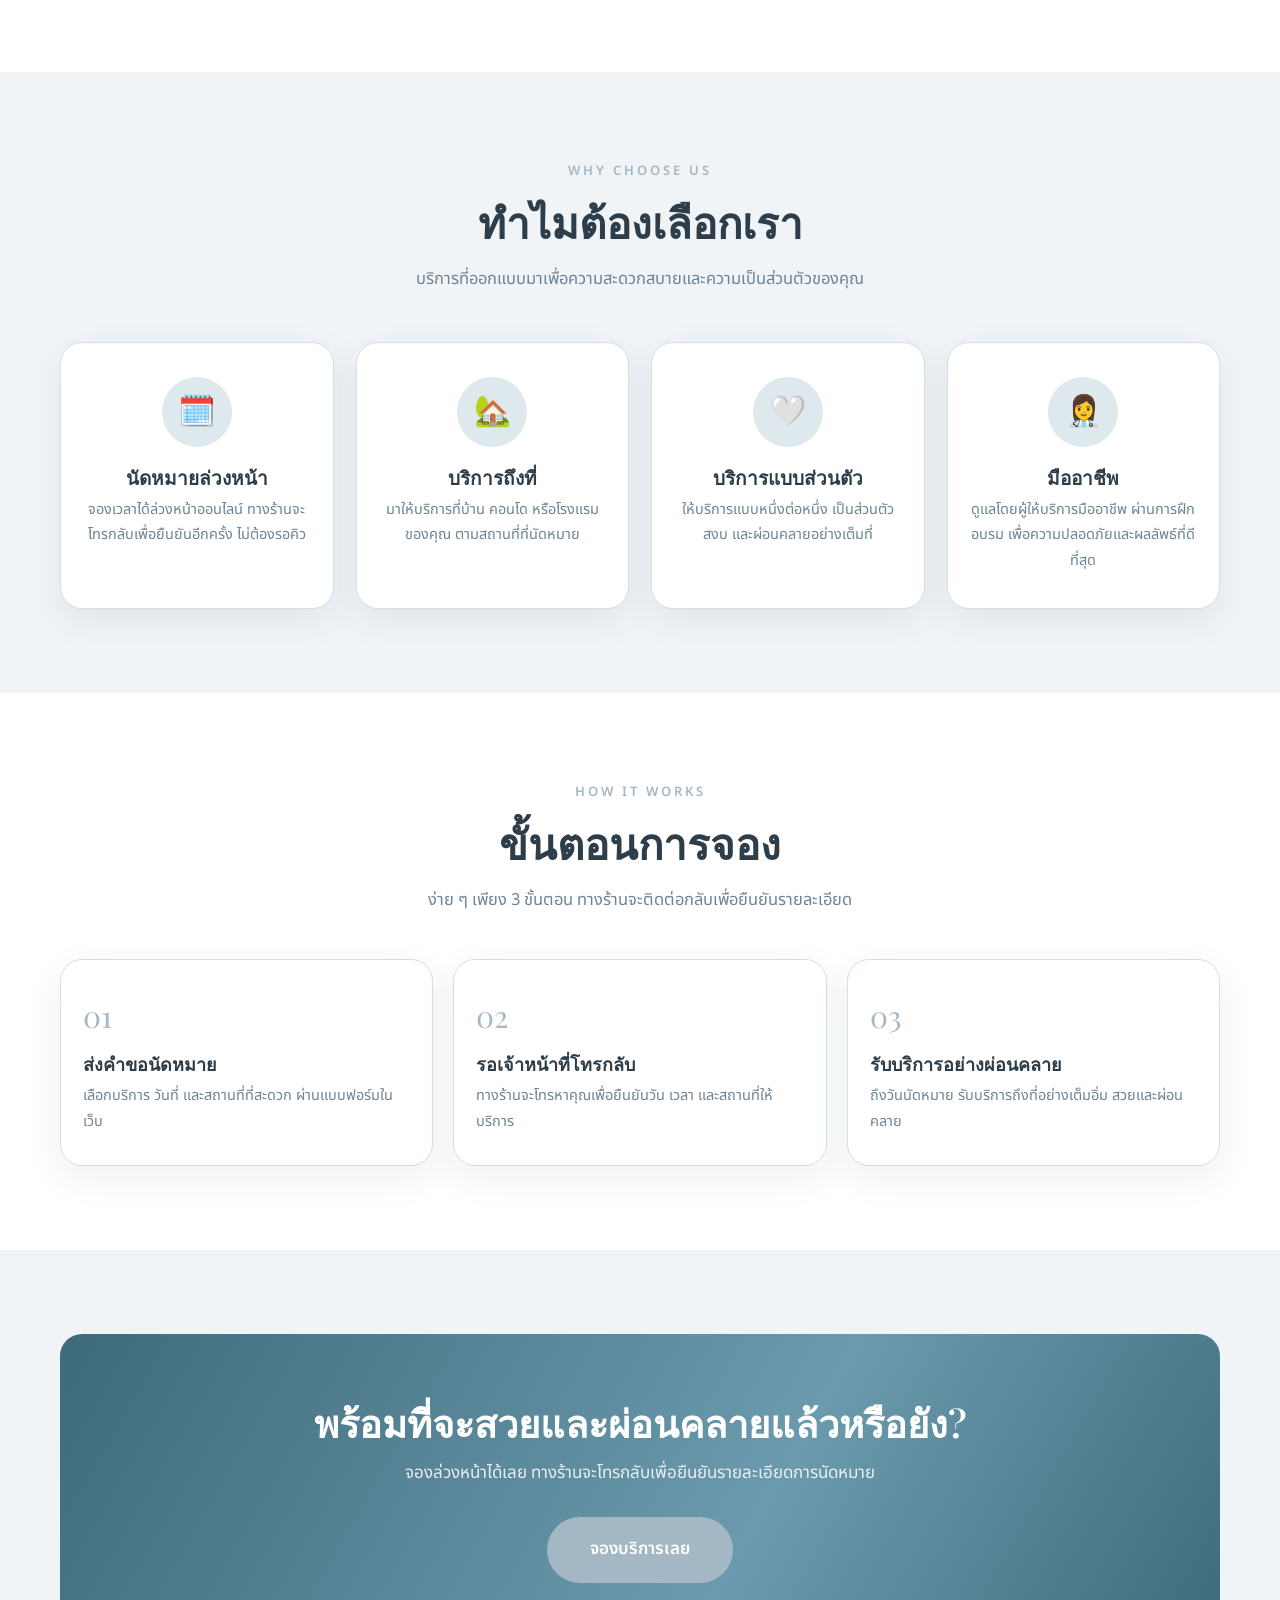
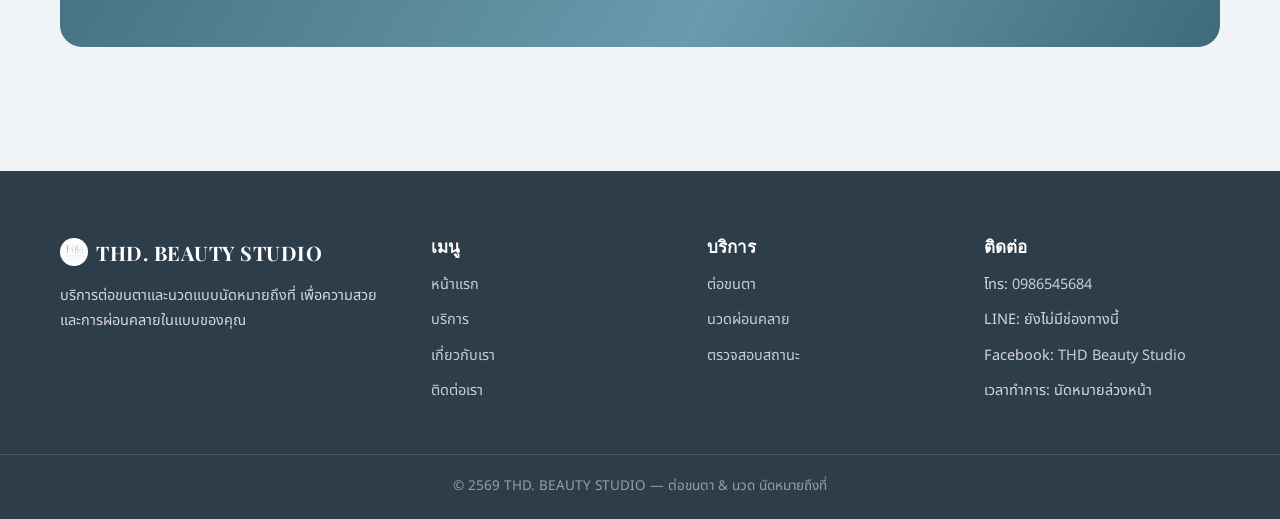
==== commit ebb7d5ad: "feat: i18n ไทย/อังกฤษ, แยกชีท products/orders, สั่งซื้อสินค้า, responsive" ====
--- a/index.html
+++ b/index.html
@@ -54,14 +54,17 @@
     <a href="index.html" class="logo"><img src="assets/img/logo.png" alt="" class="logo-img" width="28" height="28"><span>THD. BEAUTY STUDIO</span></a>
     <nav>
       <ul class="nav-links" id="navLinks">
-        <li><a href="index.html" class="active">Home</a></li>
-        <li><a href="services.html">Services</a></li>
-        <li><a href="about.html">About</a></li>
-        <li><a href="contact.html">Contact</a></li>
-        <li><a href="booking.html" class="btn btn-primary">จองบริการ</a></li>
+        <li><a href="index.html" class="active" data-i18n="nav.home">Home</a></li>
+        <li><a href="services.html" data-i18n="nav.menu">Our Menu</a></li>
+        <li><a href="about.html" data-i18n="nav.about">About</a></li>
+        <li><a href="contact.html" data-i18n="nav.contact">Contact</a></li>
+        <li><a href="booking.html" class="btn btn-primary" data-i18n="nav.book">จองบริการ</a></li>
       </ul>
     </nav>
-    <button class="nav-toggle" id="navToggle" aria-label="เมนู">☰</button>
+    <div class="nav-ctrls">
+      <button class="lang-switch" id="langToggle" aria-label="Switch language / สลับภาษา"><span class="ls-th">ไทย</span><span class="ls-en">EN</span></button>
+      <button class="nav-toggle" id="navToggle" aria-label="เมนู">☰</button>
+    </div>
   </div>
 </header>
 
@@ -71,24 +74,25 @@
     <div>
       <span class="eyebrow">Beauty &amp; Relaxation</span>
       <h1 class="hero-title">Beauty &amp; Relaxation, <em>Wherever You Are</em></h1>
-      <p class="hero-text">บริการต่อขนตาและนวดแบบนัดหมายถึงที่ เพื่อความสวยและการผ่อนคลายในแบบของคุณ — สะดวก ปลอดภัย และเป็นส่วนตัว</p>
+      <p class="hero-text" data-i18n="index.heroText">บริการต่อขนตาและนวดแบบนัดหมายถึงที่ เพื่อความสวยและการผ่อนคลายในแบบของคุณ — สะดวก ปลอดภัย และเป็นส่วนตัว</p>
       <div class="hero-actions">
-        <a href="booking.html" class="btn btn-primary btn-lg">จองบริการ</a>
-        <a href="services.html" class="btn btn-outline btn-lg">ดูบริการ</a>
+        <a href="booking.html" class="btn btn-primary btn-lg" data-i18n="nav.book">จองบริการ</a>
+        <a href="services.html" class="btn btn-outline btn-lg" data-i18n="btn.viewServices">ดูบริการ</a>
       </div>
       <div class="hero-trust">
-        <div class="hero-trust-item"><span class="icon">✦</span> นัดหมายล่วงหน้า</div>
-        <div class="hero-trust-item"><span class="icon">✦</span> บริการแบบส่วนตัว</div>
-        <div class="hero-trust-item"><span class="icon">✦</span> ผู้ให้บริการมืออาชีพ</div>
+        <div class="hero-trust-item"><span class="icon">✦</span> <span data-i18n="index.trust1">นัดหมายล่วงหน้า</span></div>
+        <div class="hero-trust-item"><span class="icon">✦</span> <span data-i18n="index.trust2">บริการแบบส่วนตัว</span></div>
+        <div class="hero-trust-item"><span class="icon">✦</span> <span data-i18n="index.trust3">ผู้ให้บริการมืออาชีพ</span></div>
       </div>
     </div>
     <div class="hero-visual">
-      <div class="hero-visual-img"></div>
+      <div class="hero-visual-img">
+      </div>
       <div class="hero-badge">
         <img src="assets/img/logo.png" alt="" class="hero-badge-icon" />
         <div class="hero-badge-text">
-          <strong>ให้ร้านเดินทางไปหาคุณ</strong>
-          บ้าน / คอนโด / โรงแรม — ทางร้านจะโทรยืนยันสถานที่อีกครั้ง
+          <strong data-i18n="index.badgeStrong">ให้ร้านเดินทางไปหาคุณ</strong>
+          <span data-i18n="index.badgeText">บ้าน / คอนโด / โรงแรม — ทางร้านจะโทรยืนยันสถานที่อีกครั้ง</span>
         </div>
       </div>
     </div>
@@ -98,31 +102,31 @@
 <!-- Services Preview -->
 <section class="section section--white">
   <div class="container">
-    <span class="eyebrow">Our Services</span>
-    <h2 class="section-title">บริการของเรา</h2>
-    <p class="section-sub">เลือกบริการที่ใช่สำหรับคุณ — ต่อขนตา หรือนวดผ่อนคลาย แบบนัดหมายถึงที่</p>
+    <span class="eyebrow">Our Menu</span>
+    <h2 class="section-title" data-i18n="index.servicesTitle">บริการของเรา</h2>
+    <p class="section-sub" data-i18n="index.servicesSub">เลือกบริการที่ใช่สำหรับคุณ — ต่อขนตา หรือนวดผ่อนคลาย แบบนัดหมายถึงที่</p>
 
     <div class="service-cards" style="margin-top:40px;">
       <div class="card service-card">
         <div class="service-card-img"><span class="label">Lash Extension</span><img src="assets/img/open-lash.jpeg" alt="ต่อขนตา" loading="lazy"></div>
         <div class="service-card-body">
-          <h3>ต่อขนตา</h3>
-          <p>เพิ่มความยาวและความงอกงามของขนตาแบบเป็นธรรมชาติ หลายสไตล์ให้เลือก — Classic, Volume, Hybrid</p>
-          <span class="price-tag">เริ่มต้น 1,200 บาท</span>
+          <h3 data-i18n="index.lashName">ต่อขนตา</h3>
+          <p data-i18n="index.lashDesc">เพิ่มความยาวและความงอกงามของขนตาแบบเป็นธรรมชาติ หลายสไตล์ให้เลือก — Classic, Volume, Hybrid</p>
+          <span class="price-tag" data-i18n="index.lashPrice">เริ่มต้น 1,200 บาท</span>
         </div>
       </div>
       <div class="card service-card">
         <div class="service-card-img service-card-img--gold"><span class="label">Massage</span>🌸</div>
         <div class="service-card-body">
-          <h3>นวดผ่อนคลาย</h3>
-          <p>นวดไทย นวดน้ำมัน หรือนวดผ่อนคลายความตึงเครียด ถึงที่บ้านคุณอย่างเป็นส่วนตัว</p>
-          <span class="price-tag">เริ่มต้น 500 บาท</span>
+          <h3 data-i18n="index.massageName">นวดผ่อนคลาย</h3>
+          <p data-i18n="index.massageDesc">นวดไทย นวดน้ำมัน หรือนวดผ่อนคลายความตึงเครียด ถึงที่บ้านคุณอย่างเป็นส่วนตัว</p>
+          <span class="price-tag" data-i18n="index.massagePrice">เริ่มต้น 500 บาท</span>
         </div>
       </div>
     </div>
 
     <div style="text-align:center; margin-top:44px;">
-      <a href="services.html" class="btn btn-dark">ดูบริการทั้งหมด</a>
+      <a href="services.html" class="btn btn-dark" data-i18n="index.viewAll">ดูบริการทั้งหมด</a>
     </div>
   </div>
 </section>
@@ -132,29 +136,29 @@
   <div class="container">
     <div style="text-align:center;">
       <span class="eyebrow">Why Choose Us</span>
-      <h2 class="section-title">ทำไมต้องเลือกเรา</h2>
-      <p class="section-sub" style="margin:0 auto;">บริการที่ออกแบบมาเพื่อความสะดวกสบายและความเป็นส่วนตัวของคุณ</p>
+      <h2 class="section-title" data-i18n="index.whyTitle">ทำไมต้องเลือกเรา</h2>
+      <p class="section-sub" style="margin:0 auto;" data-i18n="index.whySub">บริการที่ออกแบบมาเพื่อความสะดวกสบายและความเป็นส่วนตัวของคุณ</p>
     </div>
     <div class="features-grid">
       <div class="card feature">
         <div class="feature-icon">🗓️</div>
-        <h3>นัดหมายล่วงหน้า</h3>
-        <p>จองเวลาได้ล่วงหน้าออนไลน์ ทางร้านจะโทรกลับเพื่อยืนยันอีกครั้ง ไม่ต้องรอคิว</p>
+        <h3 data-i18n="index.why1Title">นัดหมายล่วงหน้า</h3>
+        <p data-i18n="index.why1Desc">จองเวลาได้ล่วงหน้าออนไลน์ ทางร้านจะโทรกลับเพื่อยืนยันอีกครั้ง ไม่ต้องรอคิว</p>
       </div>
       <div class="card feature">
         <div class="feature-icon">🏡</div>
-        <h3>บริการถึงที่</h3>
-        <p>มาให้บริการที่บ้าน คอนโด หรือโรงแรมของคุณ ตามสถานที่ที่นัดหมาย</p>
+        <h3 data-i18n="index.why2Title">บริการถึงที่</h3>
+        <p data-i18n="index.why2Desc">มาให้บริการที่บ้าน คอนโด หรือโรงแรมของคุณ ตามสถานที่ที่นัดหมาย</p>
       </div>
       <div class="card feature">
         <div class="feature-icon">🤍</div>
-        <h3>บริการแบบส่วนตัว</h3>
-        <p>ให้บริการแบบหนึ่งต่อหนึ่ง เป็นส่วนตัว สงบ และผ่อนคลายอย่างเต็มที่</p>
+        <h3 data-i18n="index.why3Title">บริการแบบส่วนตัว</h3>
+        <p data-i18n="index.why3Desc">ให้บริการแบบหนึ่งต่อหนึ่ง เป็นส่วนตัว สงบ และผ่อนคลายอย่างเต็มที่</p>
       </div>
       <div class="card feature">
         <div class="feature-icon">👩‍⚕️</div>
-        <h3>มืออาชีพ</h3>
-        <p>ดูแลโดยผู้ให้บริการมืออาชีพ ผ่านการฝึกอบรม เพื่อความปลอดภัยและผลลัพธ์ที่ดีที่สุด</p>
+        <h3 data-i18n="index.why4Title">มืออาชีพ</h3>
+        <p data-i18n="index.why4Desc">ดูแลโดยผู้ให้บริการมืออาชีพ ผ่านการฝึกอบรม เพื่อความปลอดภัยและผลลัพธ์ที่ดีที่สุด</p>
       </div>
     </div>
   </div>
@@ -165,21 +169,21 @@
   <div class="container">
     <div style="text-align:center;">
       <span class="eyebrow">How It Works</span>
-      <h2 class="section-title">ขั้นตอนการจอง</h2>
-      <p class="section-sub" style="margin:0 auto;">ง่าย ๆ เพียง 3 ขั้นตอน ทางร้านจะติดต่อกลับเพื่อยืนยันรายละเอียด</p>
+      <h2 class="section-title" data-i18n="index.howTitle">ขั้นตอนการจอง</h2>
+      <p class="section-sub" style="margin:0 auto;" data-i18n="index.howSub">ง่าย ๆ เพียง 3 ขั้นตอน ทางร้านจะติดต่อกลับเพื่อยืนยันรายละเอียด</p>
     </div>
     <div class="steps">
       <div class="card step">
-        <h3>ส่งคำขอนัดหมาย</h3>
-        <p>เลือกบริการ วันที่ และสถานที่ที่สะดวก ผ่านแบบฟอร์มในเว็บ</p>
+        <h3 data-i18n="index.step1Title">ส่งคำขอนัดหมาย</h3>
+        <p data-i18n="index.step1Desc">เลือกบริการ วันที่ และสถานที่ที่สะดวก ผ่านแบบฟอร์มในเว็บ</p>
       </div>
       <div class="card step">
-        <h3>รอเจ้าหน้าที่โทรกลับ</h3>
-        <p>ทางร้านจะโทรหาคุณเพื่อยืนยันวัน เวลา และสถานที่ให้บริการ</p>
+        <h3 data-i18n="index.step2Title">รอเจ้าหน้าที่โทรกลับ</h3>
+        <p data-i18n="index.step2Desc">ทางร้านจะโทรหาคุณเพื่อยืนยันวัน เวลา และสถานที่ให้บริการ</p>
       </div>
       <div class="card step">
-        <h3>รับบริการอย่างผ่อนคลาย</h3>
-        <p>ถึงวันนัดหมาย รับบริการถึงที่อย่างเต็มอิ่ม สวยและผ่อนคลาย</p>
+        <h3 data-i18n="index.step3Title">รับบริการอย่างผ่อนคลาย</h3>
+        <p data-i18n="index.step3Desc">ถึงวันนัดหมาย รับบริการถึงที่อย่างเต็มอิ่ม สวยและผ่อนคลาย</p>
       </div>
     </div>
   </div>
@@ -189,9 +193,9 @@
 <section class="section">
   <div class="container">
     <div class="cta">
-      <h2>พร้อมที่จะสวยและผ่อนคลายแล้วหรือยัง?</h2>
-      <p>จองล่วงหน้าได้เลย ทางร้านจะโทรกลับเพื่อยืนยันรายละเอียดการนัดหมาย</p>
-      <a href="booking.html" class="btn btn-gold btn-lg">จองบริการเลย</a>
+      <h2 data-i18n="index.ctaTitle">พร้อมที่จะสวยและผ่อนคลายแล้วหรือยัง?</h2>
+      <p data-i18n="index.ctaText">จองล่วงหน้าได้เลย ทางร้านจะโทรกลับเพื่อยืนยันรายละเอียดการนัดหมาย</p>
+      <a href="booking.html" class="btn btn-gold btn-lg" data-i18n="cta.bookNow">จองบริการเลย</a>
     </div>
   </div>
 </section>
@@ -201,41 +205,42 @@
   <div class="container footer-grid">
     <div>
       <a href="index.html" class="logo"><img src="assets/img/logo.png" alt="" class="logo-img" width="28" height="28"><span>THD. BEAUTY STUDIO</span></a>
-      <p style="margin-top:14px; font-size:14.5px;">บริการต่อขนตาและนวดแบบนัดหมายถึงที่ เพื่อความสวยและการผ่อนคลายในแบบของคุณ</p>
-    </div>
-    <div>
-      <h4>เมนู</h4>
+      <p style="margin-top:14px; font-size:14.5px;" data-i18n="footer.tagline">บริการต่อขนตาและนวดแบบนัดหมายถึงที่ เพื่อความสวยและการผ่อนคลายในแบบของคุณ</p>
+    </div>
+    <div>
+      <h4 data-i18n="footer.menu">เมนู</h4>
       <ul>
-        <li><a href="index.html">Home</a></li>
-        <li><a href="services.html">Services</a></li>
-        <li><a href="about.html">About</a></li>
-        <li><a href="contact.html">Contact</a></li>
-      </ul>
-    </div>
-    <div>
-      <h4>บริการ</h4>
+        <li><a href="index.html" data-i18n="nav.home">Home</a></li>
+        <li><a href="services.html" data-i18n="nav.menu">Our Menu</a></li>
+        <li><a href="about.html" data-i18n="nav.about">About</a></li>
+        <li><a href="contact.html" data-i18n="nav.contact">Contact</a></li>
+      </ul>
+    </div>
+    <div>
+      <h4 data-i18n="footer.servicesHead">บริการ</h4>
       <ul>
-        <li><a href="services.html">ต่อขนตา</a></li>
-        <li><a href="services.html">นวดผ่อนคลาย</a></li>
-        <li><a href="status.html">ตรวจสอบสถานะ</a></li>
-      </ul>
-    </div>
-    <div>
-      <h4>ติดต่อ</h4>
+        <li><a href="services.html" data-i18n="footer.lash">ต่อขนตา</a></li>
+        <li><a href="services.html" data-i18n="footer.massage">นวดผ่อนคลาย</a></li>
+        <li><a href="status.html" data-i18n="footer.checkStatus">ตรวจสอบสถานะ</a></li>
+      </ul>
+    </div>
+    <div>
+      <h4 data-i18n="footer.contactHead">ติดต่อ</h4>
       <ul>
         <li>โทร: <a href="tel:0986545684">0986545684</a></li>
-        <li>LINE: ยังไม่มีช่องทางนี้</li>
+        <li data-i18n="footer.lineNA">LINE: ยังไม่มีช่องทางนี้</li>
         <li>Facebook: <a href="https://www.facebook.com/people/THD-Beauty-Studio/61593494246633/" target="_blank" rel="noopener">THD Beauty Studio</a></li>
-        <li>เวลาทำการ: นัดหมายล่วงหน้า</li>
+        <li data-i18n="footer.hours">เวลาทำการ: นัดหมายล่วงหน้า</li>
       </ul>
     </div>
   </div>
   <div class="footer-bottom">
-    <div class="container">© <span class="year"></span> THD. BEAUTY STUDIO — ต่อขนตา &amp; นวด นัดหมายถึงที่</div>
+    <div class="container">© <span class="year"></span> <span data-i18n="footer.copy">THD. BEAUTY STUDIO — ต่อขนตา &amp; นวด นัดหมายถึงที่</span></div>
   </div>
 </footer>
 
 <script src="js/config.js"></script>
+<script src="js/i18n.js"></script>
 <script src="js/main.js"></script>
 </body>
 </html>
--- a/css/style.css
+++ b/css/style.css
@@ -192,6 +192,47 @@
   border: none;
   font-size: 26px;
   color: var(--dark);
+}
+
+/* เลย์เอาต์ header: โลโก้ซ้าย | เมนูกลาง | ปุ่มขวา
+   (ให้ซ้าย/ขวามี flex:1 เท่ากัน เมนูตรงกลางจึงอยู่กึ่งกลางจริง) */
+.nav > .logo { flex: 1; }
+.nav > nav { flex: 0 0 auto; }
+
+/* กลุ่มปุ่มขวาสุด (สวิตช์ภาษา + เมนูมือถือ) */
+.nav-ctrls {
+  flex: 1;
+  display: flex;
+  align-items: center;
+  justify-content: flex-end;
+  gap: 10px;
+}
+
+/* สวิตช์สลับภาษา ไทย | EN */
+.lang-switch {
+  display: inline-flex;
+  align-items: center;
+  border: 1.5px solid var(--border);
+  border-radius: 40px;
+  background: var(--white);
+  overflow: hidden;
+  padding: 0;
+  font-family: var(--font-body);
+  font-size: 12.5px;
+  font-weight: 700;
+  line-height: 1;
+  transition: var(--transition);
+}
+.lang-switch:hover { border-color: var(--sage); }
+.lang-switch span {
+  padding: 6px 12px;
+  color: var(--muted);
+  transition: var(--transition);
+}
+.lang-switch[data-lang="th"] .ls-th,
+.lang-switch[data-lang="en"] .ls-en {
+  background: var(--sage);
+  color: #fff;
 }
 
 /* ---------- Hero ---------- */
@@ -790,6 +831,92 @@
 }
 
 
+/* ---------- จอมือถือเล็ก ---------- */
+@media (max-width: 480px) {
+  .container { width: 94%; }
+  .section { padding: 48px 0; }
+
+  /* การ์ดเป็นคอลัมน์เดียว กัน minmax(300px) ล้นจอแคบ */
+  .catalog-grid,
+  .service-cards,
+  .features-grid,
+  .steps { grid-template-columns: 1fr; }
+
+  /* ปุ่มนำทางฟอร์ม/hero ขึ้นบรรทัดเองได้ ไม่ล้น */
+  .form-nav { flex-wrap: wrap; }
+  .form-nav .btn { flex: 1 1 140px; }
+  .hero-actions { width: 100%; }
+  .hero-actions .btn { flex: 1 1 100%; }
+
+  .btn { padding: 14px 24px; }
+  .btn-lg { padding: 15px 28px; font-size: 16px; }
+
+  .page-head { padding: 40px 0; }
+  .booking-card { padding: 22px 16px; }
+  .modal-card { padding: 26px 18px; }
+
+  /* กล่อง QR ชำระเงิน: QR เต็มกว้าง จัดกลาง */
+  .pay-box { flex-direction: column; text-align: center; }
+  .pay-box #payQR { width: 200px; height: 200px; margin: 0 auto; }
+  .pay-info { min-width: 0; }
+
+  /* ตารางแอดมิน: ตัวอักษรเล็กลงนิด อ่านบนมือถือง่ายขึ้นตอนเลื่อนแนวนอน */
+  table.admin-table { font-size: 13px; }
+}
+
 @media (prefers-reduced-motion: reduce) {
   * { animation: none !important; transition: none !important; }
 }
+
+/* ---------- Service options (price tiers) ---------- */
+.option-row {
+  display: flex;
+  gap: 8px;
+  align-items: center;
+  margin-bottom: 8px;
+}
+.option-row input {
+  flex: 1;
+  padding: 10px 14px;
+  border: 1px solid var(--border);
+  border-radius: var(--radius-sm);
+  font-size: 14px;
+  font-family: var(--font-body);
+}
+.option-row input:first-child { max-width: 120px; }
+.option-row .btn-remove-option {
+  background: none;
+  border: none;
+  color: #b34040;
+  font-size: 18px;
+  padding: 4px 8px;
+  cursor: pointer;
+  border-radius: 6px;
+  transition: background 0.2s;
+}
+.option-row .btn-remove-option:hover { background: #fde8e8; }
+
+/* ---------- Payment QR box (หน้าสั่งซื้อสินค้า) ---------- */
+.pay-box {
+  display: flex;
+  gap: 22px;
+  align-items: center;
+  flex-wrap: wrap;
+  border: 1.5px solid var(--border);
+  border-radius: var(--radius-sm);
+  padding: 20px;
+  background: var(--cream);
+}
+.pay-box #payQR {
+  width: 180px;
+  height: 180px;
+  object-fit: contain;
+  background: #fff;
+  border-radius: 10px;
+  border: 1px solid var(--border);
+  flex-shrink: 0;
+}
+.pay-info { flex: 1; min-width: 200px; }
+.pay-name { font-family: var(--font-head); font-size: 18px; font-weight: 700; color: var(--dark); }
+.pay-amount { margin-top: 6px; color: var(--muted); font-size: 15px; }
+.pay-amount strong { font-family: var(--font-head); font-size: 20px; color: var(--gold); }
